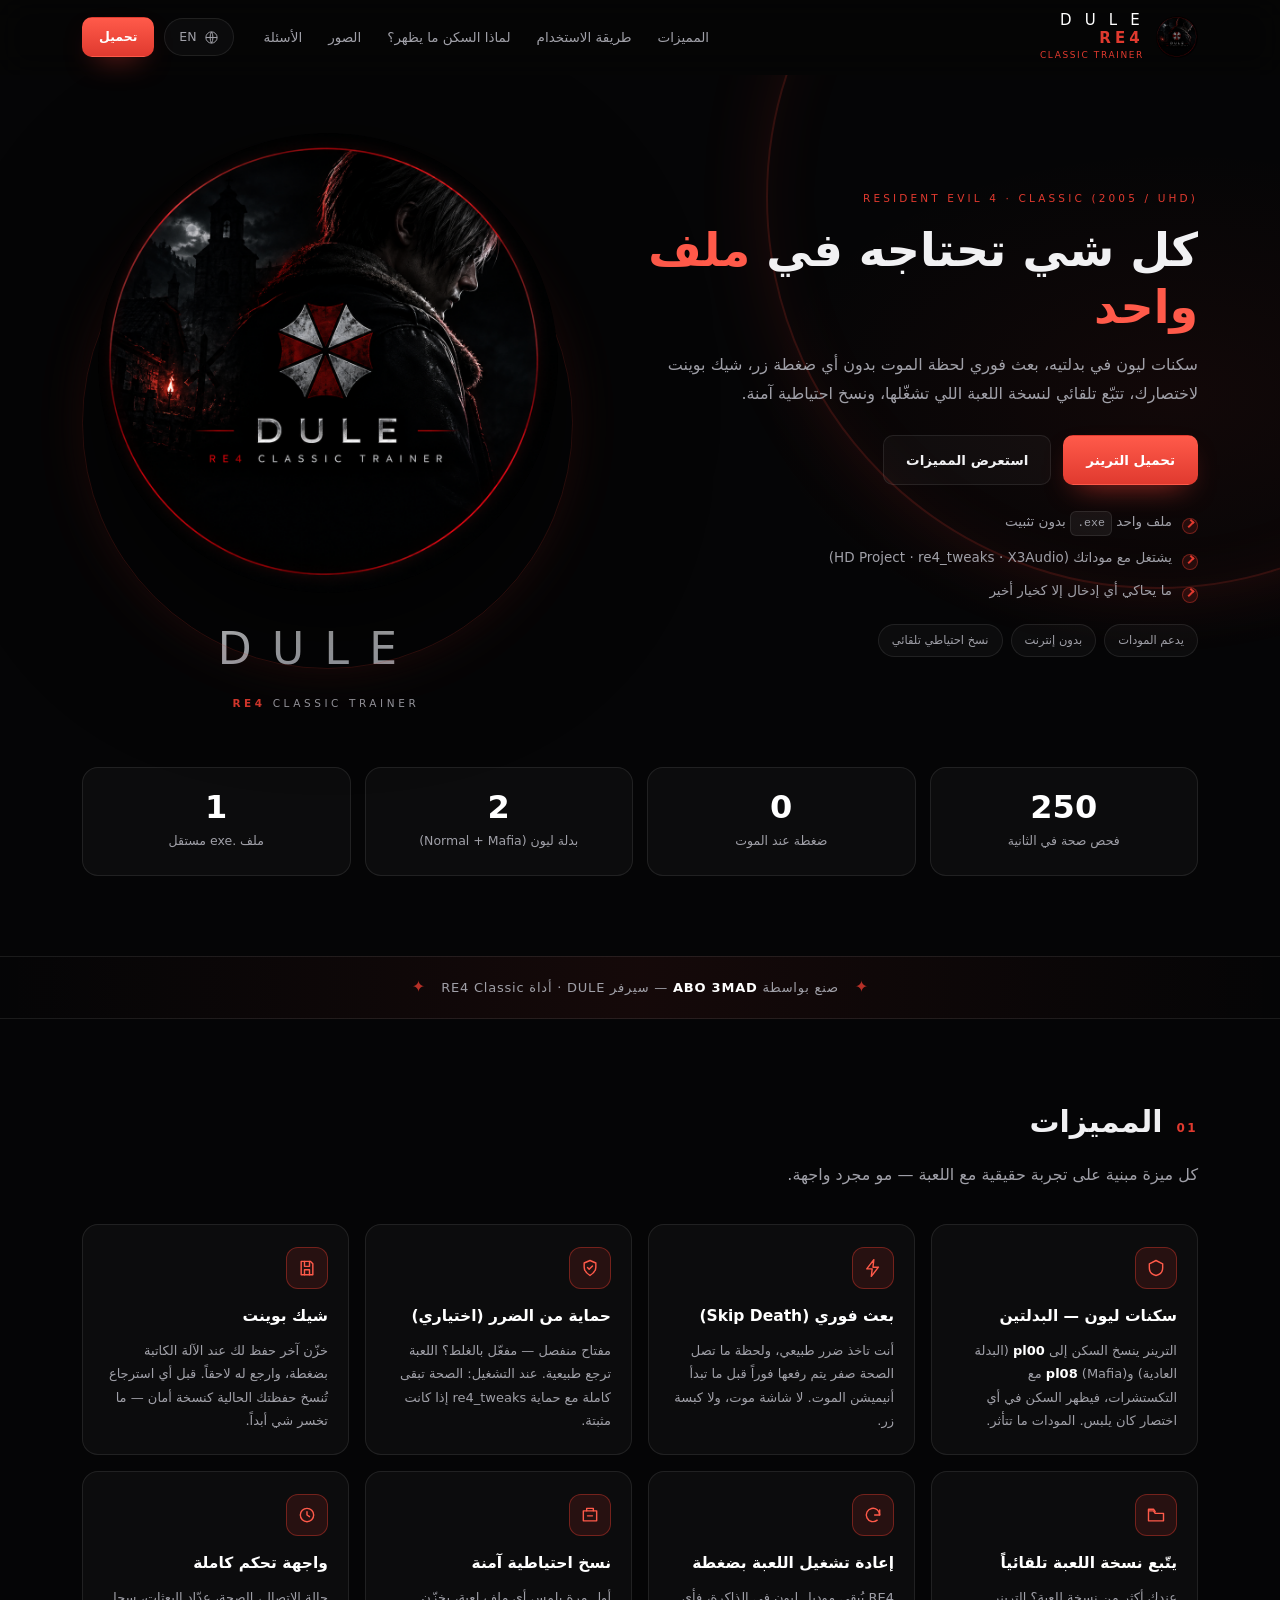
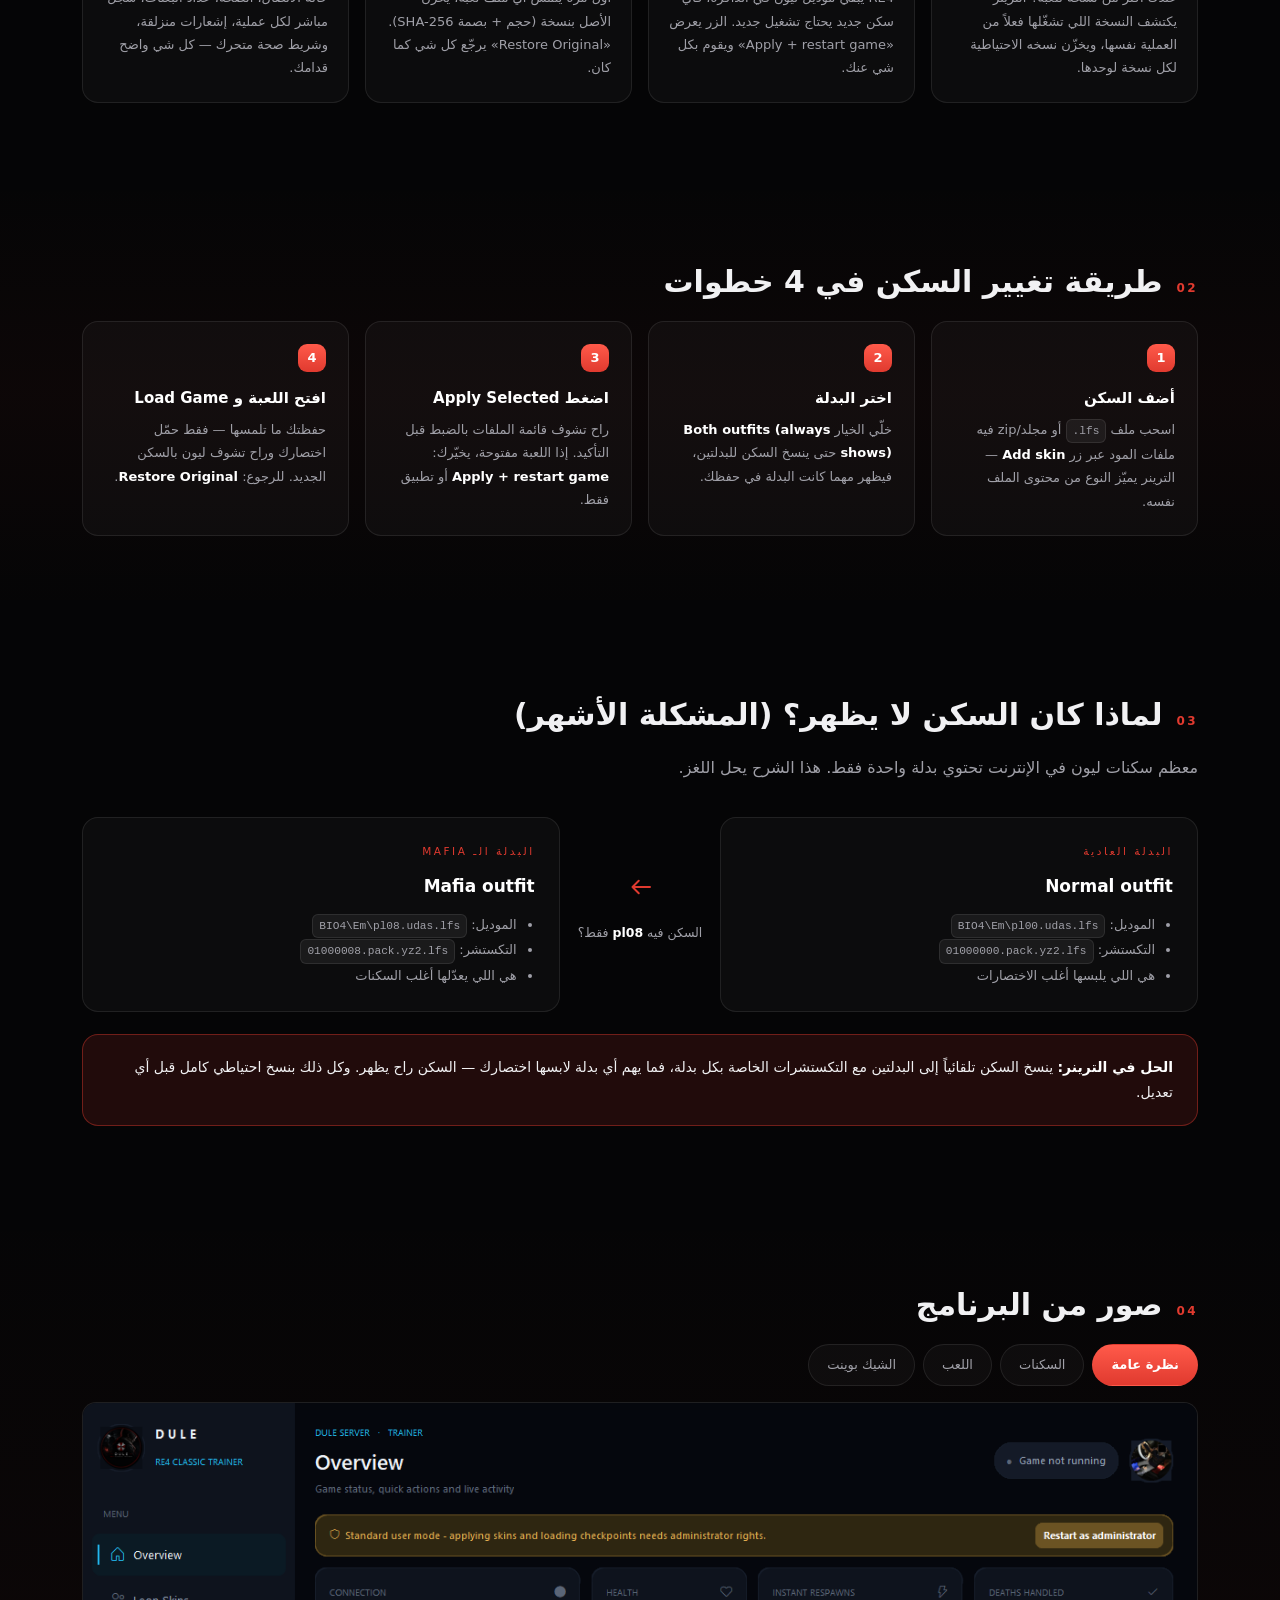
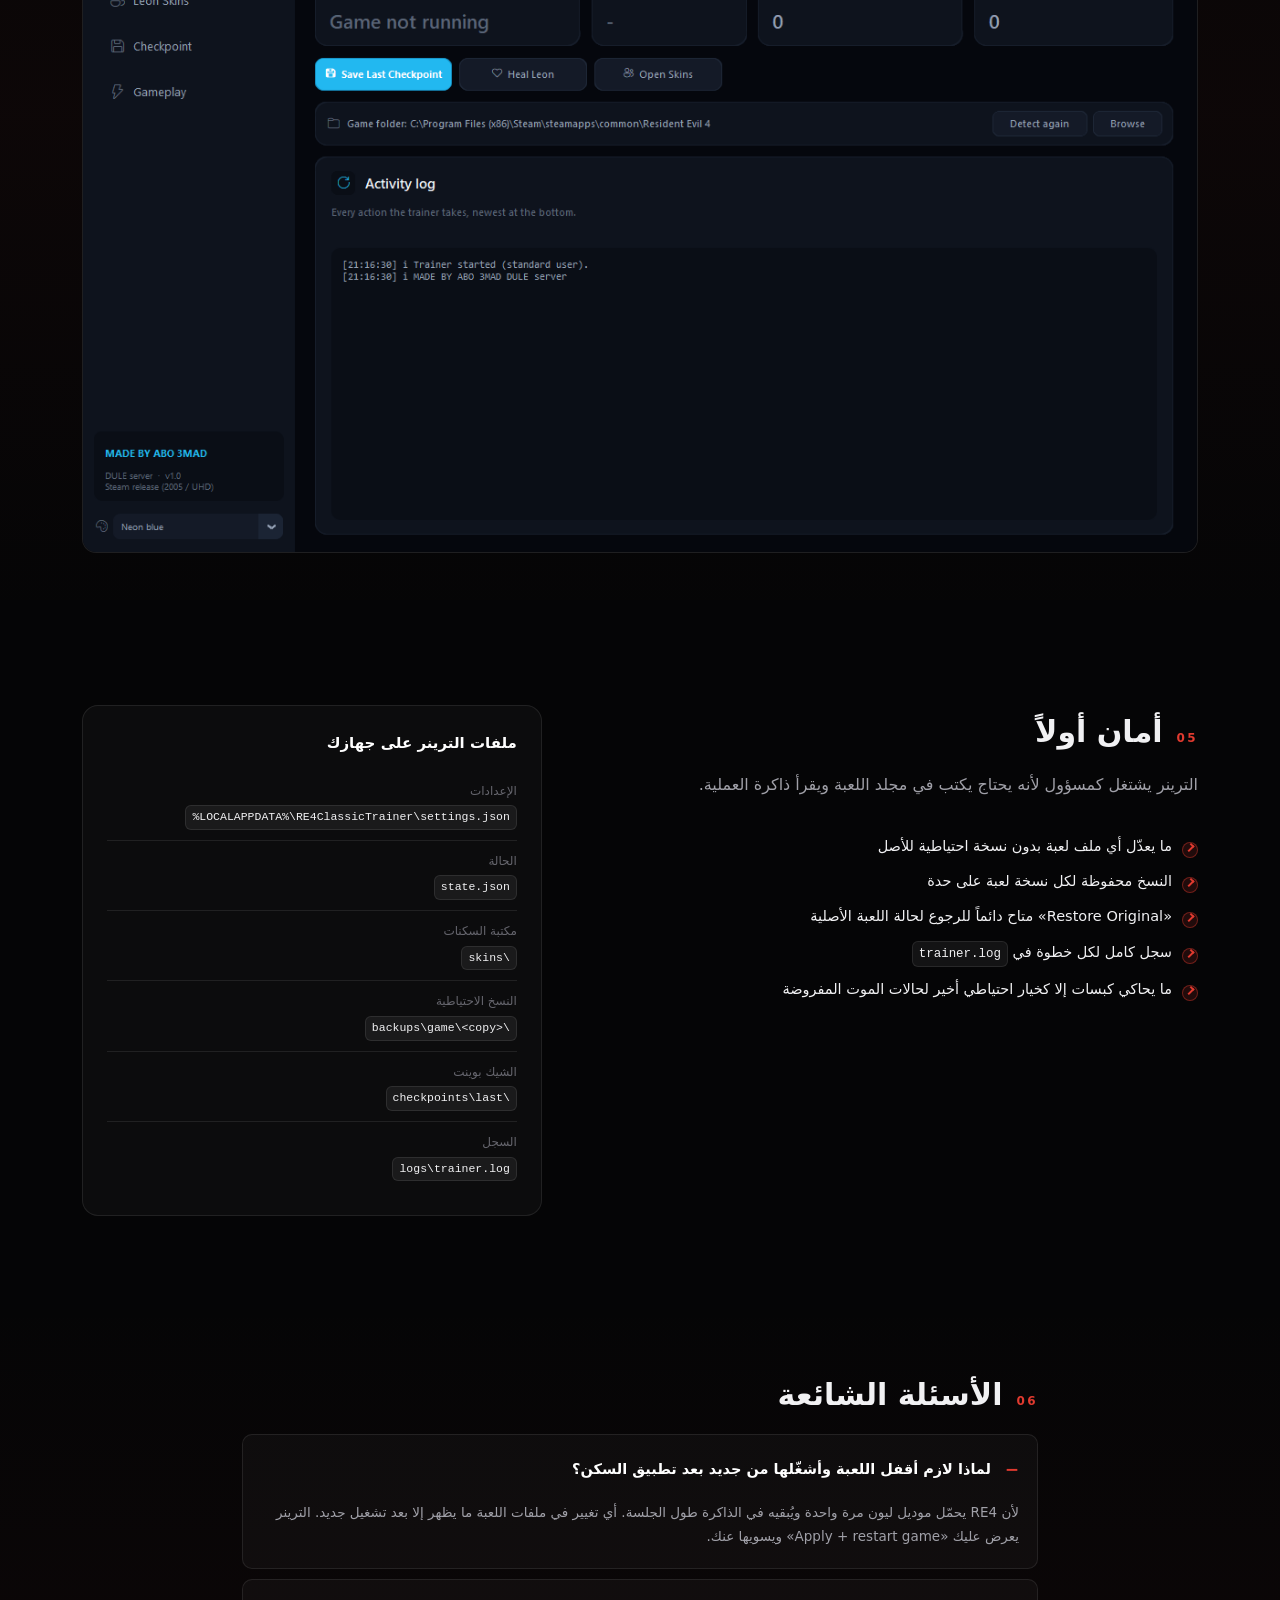
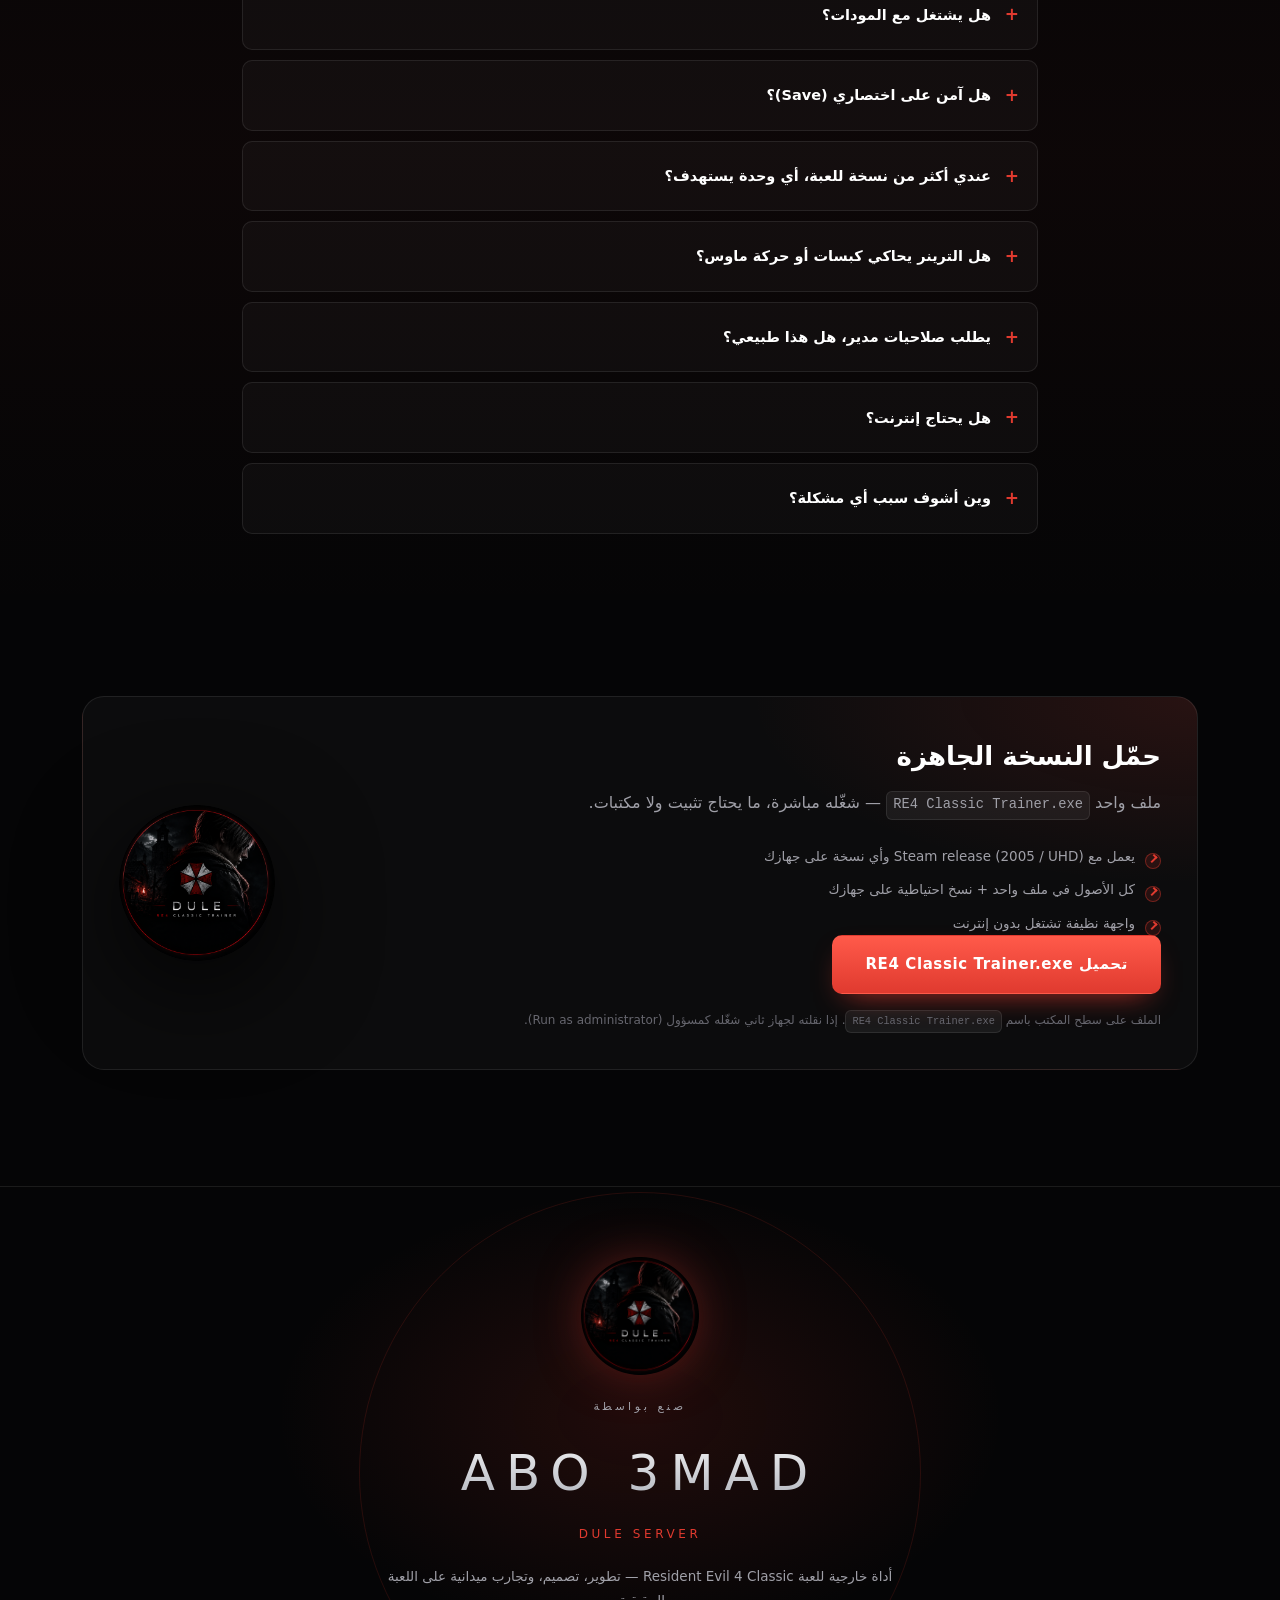
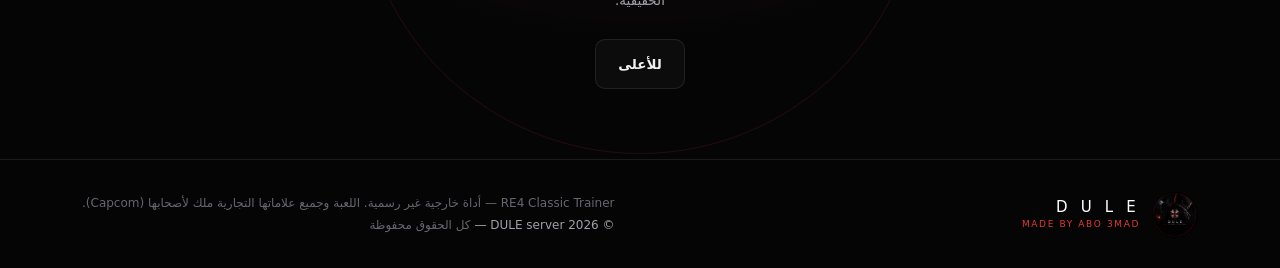
==== index.html @ 23f02055 "DULE RE4 Classic Trainer: trainer source, bilingual website, brand assets" ====
<!DOCTYPE html>
<html lang="ar" dir="rtl">
<head>
<meta charset="utf-8">
<meta name="viewport" content="width=device-width, initial-scale=1">
<title>DULE — RE4 Classic Trainer</title>
<meta name="description" content="مدرّب Resident Evil 4 Classic: سكنات ليون، بعث فوري، شيك بوينت، ونسخ احتياطية — ملف واحد .exe">
<meta property="og:title" content="DULE — RE4 Classic Trainer">
<meta property="og:description" content="Leon skins, instant respawn, checkpoints and safe backups for Resident Evil 4 Classic.">
<meta property="og:image" content="assets/img/dule-keyart.png">
<meta name="theme-color" content="#050506">
<link rel="icon" href="assets/img/icon.png">
<link rel="stylesheet" href="assets/style.css">
</head>
<body>

<div class="progress" id="progress"></div>

<header class="nav" id="nav">
  <div class="wrap nav-in">
    <a class="brand" href="#top">
      <img src="assets/img/dule-badge-512.png" alt="DULE">
      <span>
        <b>D U L E</b>
        <i data-i18n="hero.wordsub"><b>RE4</b> CLASSIC TRAINER</i>
      </span>
    </a>

    <nav class="links" id="links">
      <a href="#features" data-i18n="nav.features">المميزات</a>
      <a href="#how" data-i18n="nav.how">طريقة الاستخدام</a>
      <a href="#why" data-i18n="nav.why">لماذا السكن ما يظهر؟</a>
      <a href="#gallery" data-i18n="nav.gallery">الصور</a>
      <a href="#faq" data-i18n="nav.faq">الأسئلة</a>
    </nav>

    <div class="nav-side">
      <button class="lang" id="langBtn" type="button" title="">
        <svg viewBox="0 0 24 24"><circle cx="12" cy="12" r="9"/><path d="M3 12h18M12 3c3 3.5 3 14 0 18M12 3c-3 3.5-3 14 0 18"/></svg>
        <span data-i18n="nav.lang">EN</span>
      </button>
      <a class="btn btn-primary btn-sm" href="#download" data-i18n="nav.download">تحميل</a>
      <button class="burger" id="burger" type="button" aria-label="menu"><span></span><span></span><span></span></button>
    </div>
  </div>
</header>

<main id="top">

  <!-- ============================ HERO ============================ -->
  <section class="hero">
    <div class="wrap hero-grid">
      <div class="hero-copy reveal">
        <p class="kicker" data-i18n="hero.kicker">Resident Evil 4 · Classic (2005 / UHD)</p>
        <h1 data-i18n="hero.title">كل شي تحتاجه في <span class="accent">ملف واحد</span></h1>
        <p class="lead" data-i18n="hero.lead">سكنات ليون في بدلتيه، بعث فوري لحظة الموت بدون أي ضغطة زر، شيك بوينت لاختصارك، تتبّع تلقائي لنسخة اللعبة اللي تشغّلها، ونسخ احتياطية آمنة.</p>

        <div class="cta">
          <a class="btn btn-primary" href="#download" data-i18n="hero.cta1">تحميل الترينر</a>
          <a class="btn btn-ghost" href="#features" data-i18n="hero.cta2">استعرض المميزات</a>
        </div>

        <ul class="ticks">
          <li data-i18n="hero.tick1">ملف واحد <code>.exe</code> بدون تثبيت</li>
          <li data-i18n="hero.tick2">يشتغل مع موداتك (HD Project · re4_tweaks · X3Audio)</li>
          <li data-i18n="hero.tick3">ما يحاكي أي إدخال إلا كخيار أخير</li>
        </ul>

        <div class="badges">
          <span class="chip" data-i18n="hero.badge1">يدعم المودات</span>
          <span class="chip" data-i18n="hero.badge2">بدون إنترنت</span>
          <span class="chip" data-i18n="hero.badge3">نسخ احتياطي تلقائي</span>
        </div>
      </div>

      <div class="hero-art reveal">
        <span class="ring"></span>
        <img src="assets/img/dule-badge.png" alt="DULE — RE4 Classic Trainer">
        <div class="wordmark" data-i18n="hero.wordmark">DULE</div>
        <div class="wordmark-sub" data-i18n="hero.wordsub"><b>RE4</b> CLASSIC TRAINER</div>
      </div>
    </div>

    <div class="wrap stats reveal">
      <div><b class="count" data-count="250">0</b><span data-i18n="stats.s1">فحص صحة في الثانية</span></div>
      <div><b class="count" data-count="0">0</b><span data-i18n="stats.s2">ضغطة عند الموت</span></div>
      <div><b class="count" data-count="2">0</b><span data-i18n="stats.s3">بدلة ليون (Normal + Mafia)</span></div>
      <div><b class="count" data-count="1">0</b><span data-i18n="stats.s4">ملف .exe مستقل</span></div>
    </div>
  </section>

  <!-- ============================ BAND ============================ -->
  <div class="band reveal">
    <div class="band-in">
      <span class="star">✦</span>
      <p data-i18n="band.text">صنع بواسطة <b>ABO 3MAD</b> — سيرفر DULE · أداة RE4 Classic</p>
      <span class="star">✦</span>
    </div>
  </div>

  <!-- ========================== FEATURES ========================== -->
  <section class="sec" id="features">
    <div class="wrap">
      <div class="sec-head reveal">
        <span class="sec-no">01</span>
        <h2 class="sec-title" data-i18n="features.title">المميزات</h2>
      </div>
      <p class="sec-sub reveal" data-i18n="features.sub">كل ميزة مبنية على تجربة حقيقية مع اللعبة — مو مجرد واجهة.</p>

      <div class="cards">
        <article class="card reveal">
          <div class="ico"><svg viewBox="0 0 24 24"><path d="M12 3l8 4v5c0 5-3.5 8-8 9-4.5-1-8-4-8-9V7l8-4z"/></svg></div>
          <h3 data-i18n="f1.t">سكنات ليون — البدلتين</h3>
          <p data-i18n="f1.d"></p>
        </article>
        <article class="card reveal">
          <div class="ico"><svg viewBox="0 0 24 24"><path d="M13 2L4.5 13H11l-1 9 8.5-11H12l1-9z"/></svg></div>
          <h3 data-i18n="f2.t">بعث فوري (Skip Death)</h3>
          <p data-i18n="f2.d"></p>
        </article>
        <article class="card reveal">
          <div class="ico"><svg viewBox="0 0 24 24"><path d="M12 21s-7-4.5-7-10V6l7-3 7 3v5c0 5.5-7 10-7 10z"/><path d="M9 11.5l2 2 4-4"/></svg></div>
          <h3 data-i18n="f3.t">حماية من الضرر (اختياري)</h3>
          <p data-i18n="f3.d"></p>
        </article>
        <article class="card reveal">
          <div class="ico"><svg viewBox="0 0 24 24"><path d="M5 4h11l3 3v13H5z"/><path d="M9 4v6h6V4M9 20v-6h6v6"/></svg></div>
          <h3 data-i18n="f4.t">شيك بوينت</h3>
          <p data-i18n="f4.d"></p>
        </article>
        <article class="card reveal">
          <div class="ico"><svg viewBox="0 0 24 24"><path d="M3 7h6l2 3h10v9H3z"/><path d="M3 7V5h6l2 3"/></svg></div>
          <h3 data-i18n="f5.t">يتّبع نسخة اللعبة تلقائياً</h3>
          <p data-i18n="f5.d"></p>
        </article>
        <article class="card reveal">
          <div class="ico"><svg viewBox="0 0 24 24"><path d="M20 12a8 8 0 10-3 6.2"/><path d="M20 6v6h-6"/></svg></div>
          <h3 data-i18n="f6.t">إعادة تشغيل اللعبة بضغطة</h3>
          <p data-i18n="f6.d"></p>
        </article>
        <article class="card reveal">
          <div class="ico"><svg viewBox="0 0 24 24"><path d="M4 7h16v12H4z"/><path d="M8 7V4h8v3M9 13h6"/></svg></div>
          <h3 data-i18n="f7.t">نسخ احتياطية آمنة</h3>
          <p data-i18n="f7.d"></p>
        </article>
        <article class="card reveal">
          <div class="ico"><svg viewBox="0 0 24 24"><circle cx="12" cy="12" r="8"/><path d="M12 8v4l3 2"/></svg></div>
          <h3 data-i18n="f8.t">واجهة تحكم كاملة</h3>
          <p data-i18n="f8.d"></p>
        </article>
      </div>
    </div>
  </section>

  <!-- ============================ HOW ============================ -->
  <section class="sec alt" id="how">
    <div class="wrap">
      <div class="sec-head reveal">
        <span class="sec-no">02</span>
        <h2 class="sec-title" data-i18n="how.title">طريقة تغيير السكن في 4 خطوات</h2>
      </div>
      <div class="steps">
        <div class="step reveal"><i>1</i><h4 data-i18n="how.1t">أضف السكن</h4><p data-i18n="how.1d"></p></div>
        <div class="step reveal"><i>2</i><h4 data-i18n="how.2t">اختر البدلة</h4><p data-i18n="how.2d"></p></div>
        <div class="step reveal"><i>3</i><h4 data-i18n="how.3t">اضغط Apply Selected</h4><p data-i18n="how.3d"></p></div>
        <div class="step reveal"><i>4</i><h4 data-i18n="how.4t">افتح اللعبة و Load Game</h4><p data-i18n="how.4d"></p></div>
      </div>
    </div>
  </section>

  <!-- ============================ WHY ============================ -->
  <section class="sec" id="why">
    <div class="wrap">
      <div class="sec-head reveal">
        <span class="sec-no">03</span>
        <h2 class="sec-title" data-i18n="why.title">لماذا كان السكن لا يظهر؟</h2>
      </div>
      <p class="sec-sub reveal" data-i18n="why.sub">معظم سكنات ليون في الإنترنت تحتوي بدلة واحدة فقط.</p>

      <div class="why">
        <div class="why-card reveal">
          <div class="tag" data-i18n="why.normalTag">البدلة العادية</div>
          <h3 data-i18n="why.normalTitle">Normal outfit</h3>
          <ul>
            <li data-i18n="why.normal1"></li>
            <li data-i18n="why.normal2"></li>
            <li data-i18n="why.normal3"></li>
          </ul>
        </div>

        <div class="why-arrow reveal">
          <svg viewBox="0 0 24 24"><path d="M4 12h14M13 7l5 5-5 5"/></svg>
          <p data-i18n="why.arrow">السكن فيه <b>pl08</b> فقط؟</p>
        </div>

        <div class="why-card reveal">
          <div class="tag" data-i18n="why.mafiaTag">البدلة الـ Mafia</div>
          <h3 data-i18n="why.mafiaTitle">Mafia outfit</h3>
          <ul>
            <li data-i18n="why.mafia1"></li>
            <li data-i18n="why.mafia2"></li>
            <li data-i18n="why.mafia3"></li>
          </ul>
        </div>
      </div>

      <div class="callout reveal" data-i18n="why.callout"></div>
    </div>
  </section>

  <!-- ========================== GALLERY ========================== -->
  <section class="sec alt" id="gallery">
    <div class="wrap">
      <div class="sec-head reveal">
        <span class="sec-no">04</span>
        <h2 class="sec-title" data-i18n="gallery.title">صور من البرنامج</h2>
      </div>
      <div class="tabs reveal">
        <button class="tab on" data-tab="overview" data-i18n="gallery.t1">نظرة عامة</button>
        <button class="tab" data-tab="skins" data-i18n="gallery.t2">السكنات</button>
        <button class="tab" data-tab="gameplay" data-i18n="gallery.t3">اللعب</button>
        <button class="tab" data-tab="checkpoint" data-i18n="gallery.t4">الشيك بوينت</button>
      </div>
      <div class="shots reveal">
        <img class="shot on" id="shot-overview"   src="assets/img/app-overview.png"   alt="">
        <img class="shot"    id="shot-skins"      src="assets/img/app-skins.png"      alt="">
        <img class="shot"    id="shot-gameplay"   src="assets/img/app-gameplay.png"   alt="">
        <img class="shot"    id="shot-checkpoint" src="assets/img/app-checkpoint.png" alt="">
      </div>
    </div>
  </section>

  <!-- =========================== SAFETY =========================== -->
  <section class="sec" id="safety">
    <div class="wrap grid2">
      <div class="reveal">
        <div class="sec-head">
          <span class="sec-no">05</span>
          <h2 class="sec-title" data-i18n="safety.title">أمان أولاً</h2>
        </div>
        <p class="sec-sub" data-i18n="safety.sub"></p>
        <ul class="ticks big">
          <li data-i18n="safety.1"></li>
          <li data-i18n="safety.2"></li>
          <li data-i18n="safety.3"></li>
          <li data-i18n="safety.4"></li>
          <li data-i18n="safety.5"></li>
        </ul>
      </div>
      <div class="panel reveal">
        <h4 data-i18n="safety.panel"></h4>
        <div class="kv"><span data-i18n="safety.k1"></span><code>%LOCALAPPDATA%\RE4ClassicTrainer\settings.json</code></div>
        <div class="kv"><span data-i18n="safety.k2"></span><code>state.json</code></div>
        <div class="kv"><span data-i18n="safety.k3"></span><code>skins\</code></div>
        <div class="kv"><span data-i18n="safety.k4"></span><code>backups\game\&lt;copy&gt;\</code></div>
        <div class="kv"><span data-i18n="safety.k5"></span><code>checkpoints\last\</code></div>
        <div class="kv"><span data-i18n="safety.k6"></span><code>logs\trainer.log</code></div>
      </div>
    </div>
  </section>

  <!-- ============================= FAQ ============================= -->
  <section class="sec alt" id="faq">
    <div class="wrap narrow">
      <div class="sec-head reveal">
        <span class="sec-no">06</span>
        <h2 class="sec-title" data-i18n="faq.title">الأسئلة الشائعة</h2>
      </div>

      <details class="faq reveal" open>
        <summary data-i18n="faq.q1"></summary>
        <p data-i18n="faq.a1"></p>
      </details>
      <details class="faq reveal">
        <summary data-i18n="faq.q2"></summary>
        <p data-i18n="faq.a2"></p>
      </details>
      <details class="faq reveal">
        <summary data-i18n="faq.q3"></summary>
        <p data-i18n="faq.a3"></p>
      </details>
      <details class="faq reveal">
        <summary data-i18n="faq.q4"></summary>
        <p data-i18n="faq.a4"></p>
      </details>
      <details class="faq reveal">
        <summary data-i18n="faq.q5"></summary>
        <p data-i18n="faq.a5"></p>
      </details>
      <details class="faq reveal">
        <summary data-i18n="faq.q6"></summary>
        <p data-i18n="faq.a6"></p>
      </details>
      <details class="faq reveal">
        <summary data-i18n="faq.q7"></summary>
        <p data-i18n="faq.a7"></p>
      </details>
      <details class="faq reveal">
        <summary data-i18n="faq.q8"></summary>
        <p data-i18n="faq.a8"></p>
      </details>
    </div>
  </section>

  <!-- =========================== DOWNLOAD =========================== -->
  <section class="sec" id="download">
    <div class="wrap">
      <div class="dl reveal">
        <div class="dl-copy">
          <h2 data-i18n="dl.title">حمّل النسخة الجاهزة</h2>
          <p data-i18n="dl.text"></p>
          <ul class="ticks">
            <li data-i18n="dl.1"></li>
            <li data-i18n="dl.2"></li>
            <li data-i18n="dl.3"></li>
          </ul>
          <a class="btn btn-primary btn-lg" href="#" onclick="return false" data-i18n="dl.button">تحميل RE4 Classic Trainer.exe</a>
          <small data-i18n="dl.small"></small>
        </div>
        <div class="dl-icon">
          <img src="assets/img/dule-badge.png" alt="DULE">
        </div>
      </div>
    </div>
  </section>

  <!-- ============================ MADE BY ============================ -->
  <section class="made reveal" id="made">
    <div class="wrap made-in">
      <img class="made-art" src="assets/img/dule-badge.png" alt="">
      <p class="made-kicker" data-i18n="made.title">صنع بواسطة</p>
      <h2 class="made-name" data-i18n="made.name">ABO 3MAD</h2>
      <p class="made-server" data-i18n="made.server">DULE server</p>
      <p class="made-text" data-i18n="made.text"></p>
      <a class="btn btn-ghost" href="#top" data-i18n="made.toTop">للأعلى</a>
    </div>
  </section>
</main>

<footer class="foot">
  <div class="wrap foot-in">
    <div class="brand">
      <img src="assets/img/dule-badge-512.png" alt="">
      <span>
        <b>D U L E</b>
        <i>MADE BY ABO 3MAD</i>
      </span>
    </div>
    <p>
      <span data-i18n="footer.note"></span>
      <br><span class="rights">© <span id="year">2026</span> DULE server — </span><span data-i18n="footer.rights"></span>
    </p>
  </div>
</footer>

<script src="assets/i18n.js"></script>
<script src="assets/script.js"></script>
</body>
</html>
---- assets/style.css ----
/* =========================================================================
   DULE — RE4 Classic Trainer landing page
   One identity taken from the key art: black + Umbrella red + silver type,
   the red ring, wide lettering. Arabic (RTL) and English (LTR).
   ========================================================================= */

:root {
  --bg:      #050506;
  --bg-2:    #0a0a0c;
  --panel:   rgba(255, 255, 255, .032);
  --panel-2: rgba(255, 255, 255, .058);
  --border:  rgba(255, 255, 255, .085);
  --line:    rgba(255, 255, 255, .15);

  --text:  #f1f1f3;
  --dim:   #a0a0a8;
  --faint: #66666e;

  --red:      #e03a2f;
  --red-2:    #ff5a4a;
  --red-soft: rgba(224, 58, 47, .13);
  --red-line: rgba(224, 58, 47, .42);

  --r:    16px;
  --r-s:  10px;
  --wrap: 1160px;
  --font: "Segoe UI", "Cairo", "Noto Kufi Arabic", Tahoma, system-ui, sans-serif;
}

* { box-sizing: border-box; }
html { scroll-behavior: smooth; scroll-padding-top: 96px; }

body {
  margin: 0;
  color: var(--text);
  font-family: var(--font);
  line-height: 1.8;
  -webkit-font-smoothing: antialiased;
  background:
    radial-gradient(900px 520px at 50% -12%, var(--red-soft), transparent 62%),
    radial-gradient(700px 420px at 92% 6%, rgba(224, 58, 47, .06), transparent 60%),
    var(--bg);
}
body.lang-swap main,
body.lang-swap header,
body.lang-swap footer { animation: langfade .32s ease; }
@keyframes langfade { from { opacity: .35; } }

img { max-width: 100%; display: block; }
a { color: inherit; text-decoration: none; }
b, strong { color: #fff; font-weight: 600; }
code {
  font-family: "Consolas", monospace; font-size: .86em;
  background: rgba(255, 255, 255, .06); border: 1px solid var(--border);
  padding: 1px 6px; border-radius: 6px; direction: ltr; display: inline-block;
}

.wrap { max-width: var(--wrap); margin: 0 auto; padding: 0 22px; }
.narrow { max-width: 840px; }

/* ------------------------------ top bar --------------------------------- */
.progress {
  position: fixed; inset-inline: 0; top: 0; height: 2px; z-index: 60;
  background: linear-gradient(90deg, var(--red), var(--red-2));
  transform-origin: right center; transform: scaleX(0);
  transition: transform .1s linear;
}
[dir="ltr"] .progress { transform-origin: left center; }

.nav {
  position: sticky; top: 0; z-index: 50;
  backdrop-filter: blur(16px);
  background: color-mix(in srgb, var(--bg) 80%, transparent);
  border-bottom: 1px solid transparent;
  transition: border-color .25s, background .25s;
}
.nav.on { border-color: var(--border); background: color-mix(in srgb, var(--bg) 94%, transparent); }
.nav-in { display: flex; align-items: center; gap: 18px; height: 74px; }

.brand { display: flex; align-items: center; gap: 12px; white-space: nowrap; }
.brand img { width: 42px; height: 42px; border-radius: 50%; }
.brand b { display: block; font-size: 15px; font-weight: 400; letter-spacing: .28em; line-height: 1.2; }
.brand i { display: block; font-style: normal; font-size: 9px; color: var(--red); letter-spacing: .18em; }
.brand i b { color: var(--red); font-weight: 600; }

.links { display: flex; gap: 2px; margin-inline-start: auto; }
.links a {
  position: relative; padding: 9px 12px; border-radius: 8px; font-size: 13.5px;
  color: var(--dim); transition: background .18s, color .18s;
}
.links a:hover { background: var(--panel-2); color: #fff; }
.links a.active { color: #fff; }
.links a.active::after {
  content: ""; position: absolute; inset-inline: 12px; bottom: 3px; height: 2px;
  border-radius: 2px; background: linear-gradient(90deg, var(--red), transparent);
}

.nav-side { display: flex; align-items: center; gap: 10px; }

.lang {
  display: inline-flex; align-items: center; gap: 7px; cursor: pointer;
  background: var(--panel); border: 1px solid var(--border); color: var(--dim);
  border-radius: 999px; padding: 7px 14px; font: inherit; font-size: 12.5px;
  transition: background .18s, color .18s, border-color .18s;
}
.lang:hover { background: var(--panel-2); color: #fff; border-color: var(--red-line); }
.lang svg { width: 15px; height: 15px; fill: none; stroke: currentColor; stroke-width: 1.6; }

.burger { display: none; }

/* ------------------------------- buttons -------------------------------- */
.btn {
  display: inline-flex; align-items: center; justify-content: center; gap: 9px;
  border: 1px solid transparent; border-radius: var(--r-s);
  font: inherit; font-size: 13.5px; font-weight: 600; padding: 12px 22px;
  cursor: pointer; transition: transform .16s, background .2s, border-color .2s, box-shadow .24s;
}
.btn:hover { transform: translateY(-1px); }
.btn:active { transform: translateY(0); }
.btn-sm { padding: 8px 16px; font-size: 12.5px; }
.btn-lg { padding: 15px 32px; font-size: 15px; letter-spacing: .04em; }
.btn-primary {
  background: linear-gradient(180deg, var(--red-2), var(--red)); color: #fff;
  box-shadow: 0 12px 30px -14px rgba(224, 58, 47, .85);
}
.btn-primary:hover { box-shadow: 0 16px 36px -14px rgba(224, 58, 47, .95); }
.btn-ghost { background: var(--panel); border-color: var(--border); color: var(--text); }
.btn-ghost:hover { background: var(--panel-2); border-color: var(--line); }

/* -------------------------------- hero ---------------------------------- */
.hero { position: relative; padding: 58px 0 26px; overflow: hidden; }
.hero::before {
  content: ""; position: absolute; width: 780px; height: 780px; border-radius: 50%;
  border: 2px solid var(--red-line);
  box-shadow: 0 0 90px -30px rgba(224, 58, 47, .55), inset 0 0 90px -50px rgba(224, 58, 47, .5);
  inset-inline-start: -270px; top: -270px; opacity: .5; pointer-events: none;
}
.hero-grid { display: grid; grid-template-columns: 1.08fr .92fr; gap: 48px; align-items: center; position: relative; }

.kicker { font-size: 10.5px; letter-spacing: .3em; color: var(--red); text-transform: uppercase; margin: 0 0 14px; }
.hero h1 { font-size: clamp(30px, 4vw, 46px); line-height: 1.25; margin: 0 0 14px; font-weight: 700; }
.hero h1 .accent { color: var(--red-2); }
.lead { font-size: 16px; color: var(--dim); max-width: 560px; margin: 0 0 26px; }
.cta { display: flex; gap: 12px; flex-wrap: wrap; }

.ticks { list-style: none; margin: 24px 0 0; padding: 0; display: grid; gap: 9px; }
.ticks li { position: relative; padding-inline-start: 26px; color: var(--dim); font-size: 13.5px; }
.ticks li::before {
  content: ""; position: absolute; inset-inline-start: 0; top: 9px;
  width: 14px; height: 14px; border-radius: 50%;
  background: var(--red-soft); border: 1px solid var(--red-line);
}
.ticks li::after {
  content: ""; position: absolute; inset-inline-start: 4px; top: 12px;
  width: 6px; height: 3px; border: 2px solid var(--red); border-top: 0; border-inline-end: 0;
  transform: rotate(-45deg);
}
.ticks.big li { color: var(--text); font-size: 14.5px; }

.badges { display: flex; gap: 8px; flex-wrap: wrap; margin-top: 22px; }
.chip {
  font-size: 11.5px; color: var(--dim); background: var(--panel);
  border: 1px solid var(--border); border-radius: 999px; padding: 5px 13px;
}

.hero-art { position: relative; display: grid; place-items: center; }
.hero-art .ring {
  position: absolute; width: 100%; aspect-ratio: 1; border-radius: 50%;
  border: 1px solid var(--red-line); opacity: .55;
  box-shadow: 0 0 60px -20px rgba(224, 58, 47, .6);
  animation: breathe 7s ease-in-out infinite;
}
@keyframes breathe { 50% { transform: scale(1.035); opacity: .8; } }
.hero-art img { width: 100%; max-width: 460px; border-radius: 50%; filter: drop-shadow(0 40px 70px rgba(0, 0, 0, .85)); }

.wordmark {
  text-align: center; margin-top: 16px;
  font-size: clamp(26px, 3.6vw, 44px); font-weight: 300; letter-spacing: .46em;
  margin-inline-end: -.46em;           /* kills the trailing letter gap so it stays centred */
  background: linear-gradient(180deg, #ffffff, #b7bac2 70%, #8b8f98);
  -webkit-background-clip: text; background-clip: text; color: transparent;
}
.wordmark-sub { text-align: center; font-size: 10.5px; letter-spacing: .34em; text-transform: uppercase; color: var(--dim); margin-top: 6px; margin-inline-end: -.34em; }
.wordmark-sub b { color: var(--red); font-weight: 600; }

/* ------------------------------- stats ---------------------------------- */
.stats { display: grid; grid-template-columns: repeat(4, 1fr); gap: 14px; margin-top: 54px; }
.stats > div { background: var(--panel); border: 1px solid var(--border); border-radius: var(--r); padding: 20px; text-align: center; }
.stats b { display: block; font-size: 32px; line-height: 1.2; color: #fff; font-weight: 600; font-variant-numeric: tabular-nums; }
.stats span { font-size: 12.5px; color: var(--dim); }

/* -------------------------------- band ---------------------------------- */
.band { margin: 54px 0 0; border-block: 1px solid var(--border); background: linear-gradient(90deg, transparent, rgba(224, 58, 47, .07), transparent); }
.band-in { max-width: var(--wrap); margin: 0 auto; padding: 16px 22px; display: flex; align-items: center; justify-content: center; gap: 16px; }
.band p { margin: 0; font-size: 13px; letter-spacing: .06em; color: var(--dim); text-align: center; }
.band .star { color: var(--red); opacity: .8; }

/* ----------------------------- sections --------------------------------- */
.sec { padding: 76px 0; }
.sec.alt { background: linear-gradient(180deg, transparent, rgba(224, 58, 47, .035), transparent); }
.sec-head { display: flex; align-items: baseline; gap: 14px; margin-bottom: 12px; }
.sec-no { font-size: 12px; color: var(--red); letter-spacing: .2em; font-weight: 600; }
.sec-title { font-size: clamp(22px, 2.5vw, 30px); margin: 0; }
.sec-sub { color: var(--dim); margin: 0 0 34px; max-width: 680px; }

.cards { display: grid; grid-template-columns: repeat(4, 1fr); gap: 16px; }
.card {
  background: var(--panel); border: 1px solid var(--border); border-radius: var(--r);
  padding: 22px 20px; transition: transform .2s, border-color .24s, background .24s;
}
.card:hover { transform: translateY(-3px); border-color: var(--red-line); background: var(--panel-2); }
.card h3 { margin: 14px 0 8px; font-size: 15.5px; color: #fff; }
.card p { margin: 0; color: var(--dim); font-size: 13px; }
.ico {
  width: 42px; height: 42px; border-radius: 12px; display: grid; place-items: center;
  background: var(--red-soft); border: 1px solid var(--red-line);
}
.ico svg { width: 20px; height: 20px; fill: none; stroke: var(--red-2); stroke-width: 1.7; stroke-linecap: round; stroke-linejoin: round; }

/* ------------------------------- steps ---------------------------------- */
.steps { display: grid; grid-template-columns: repeat(4, 1fr); gap: 16px; }
.step { background: var(--panel); border: 1px solid var(--border); border-radius: var(--r); padding: 22px; }
.step i {
  font-style: normal; font-weight: 700; font-size: 13px; color: #fff;
  background: linear-gradient(180deg, var(--red-2), var(--red));
  width: 28px; height: 28px; border-radius: 9px; display: grid; place-items: center;
}
.step h4 { margin: 13px 0 6px; font-size: 15px; color: #fff; }
.step p { margin: 0; color: var(--dim); font-size: 13px; }

/* -------------------------------- why ----------------------------------- */
.why { display: grid; grid-template-columns: 1fr auto 1fr; gap: 18px; align-items: center; }
.why-card { background: var(--panel); border: 1px solid var(--border); border-radius: var(--r); padding: 24px; }
.why-card .tag { font-size: 10.5px; color: var(--red); letter-spacing: .24em; text-transform: uppercase; }
.why-card h3 { margin: 10px 0 12px; font-size: 17px; color: #fff; }
.why-card ul { margin: 0; padding-inline-start: 18px; color: var(--dim); font-size: 13px; }
.why-arrow { text-align: center; color: var(--dim); font-size: 12.5px; }
.why-arrow svg { width: 30px; height: 30px; fill: none; stroke: var(--red); stroke-width: 1.6; stroke-linecap: round; stroke-linejoin: round; transform: scaleX(-1); }
[dir="ltr"] .why-arrow svg { transform: none; }

.callout { margin-top: 22px; padding: 20px 24px; border-radius: var(--r); background: var(--red-soft); border: 1px solid var(--red-line); font-size: 14px; }

/* ------------------------------- gallery -------------------------------- */
.tabs { display: flex; gap: 8px; flex-wrap: wrap; margin-bottom: 16px; }
.tab {
  background: var(--panel); border: 1px solid var(--border); color: var(--dim);
  border-radius: 999px; padding: 8px 18px; font: inherit; font-size: 13px; cursor: pointer;
  transition: background .18s, color .18s, border-color .18s;
}
.tab:hover { color: #fff; background: var(--panel-2); }
.tab.on { color: #fff; background: linear-gradient(180deg, var(--red-2), var(--red)); border-color: transparent; font-weight: 600; }
.shots { border: 1px solid var(--border); border-radius: 14px; overflow: hidden; background: var(--bg-2); }
.shot { display: none; }
.shot.on { display: block; animation: fade .35s ease; }
@keyframes fade { from { opacity: 0; transform: translateY(6px); } }

/* ------------------------------- safety --------------------------------- */
.grid2 { display: grid; grid-template-columns: 1.15fr .85fr; gap: 34px; align-items: start; }
.panel { background: var(--panel); border: 1px solid var(--border); border-radius: var(--r); padding: 24px; }
.panel h4 { margin: 0 0 14px; font-size: 15px; color: #fff; }
.kv { display: flex; flex-direction: column; gap: 3px; padding: 10px 0; border-top: 1px solid var(--border); }
.kv:first-of-type { border-top: 0; }
.kv span { font-size: 12px; color: var(--faint); }
.kv code { align-self: flex-start; direction: ltr; font-size: 11.5px; }

/* --------------------------------- faq ---------------------------------- */
.faq { background: var(--panel); border: 1px solid var(--border); border-radius: var(--r-s); padding: 4px 18px; margin-bottom: 10px; transition: border-color .2s; }
.faq:hover { border-color: var(--red-line); }
.faq summary { cursor: pointer; list-style: none; padding: 15px 0; font-weight: 600; font-size: 14.5px; display: flex; align-items: center; gap: 10px; color: #fff; }
.faq summary::-webkit-details-marker { display: none; }
.faq summary::before { content: "+"; color: var(--red); font-weight: 700; font-size: 17px; width: 18px; }
.faq[open] summary::before { content: "−"; }
.faq p { margin: 0 0 16px; color: var(--dim); font-size: 13.5px; animation: fade .3s ease; }

/* ------------------------------ download -------------------------------- */
.dl {
  display: grid; grid-template-columns: 1fr auto; gap: 34px; align-items: center;
  background: radial-gradient(620px 260px at 100% 0%, var(--red-soft), transparent 72%), var(--panel);
  border: 1px solid var(--border); border-radius: 22px; padding: 36px;
}
.dl h2 { margin: 0 0 10px; font-size: 26px; color: #fff; }
.dl p { margin: 0 0 18px; color: var(--dim); }
.dl small { display: block; margin-top: 16px; color: var(--faint); font-size: 12px; }
.dl-icon img { width: 156px; border-radius: 50%; filter: drop-shadow(0 26px 50px rgba(0, 0, 0, .8)); }

/* ------------------------------ made by --------------------------------- */
.made {
  margin: 40px 0 0; padding: 70px 0; text-align: center; position: relative; overflow: hidden;
  border-top: 1px solid var(--border);
  background: radial-gradient(520px 320px at 50% 40%, var(--red-soft), transparent 70%);
}
.made::after {
  content: ""; position: absolute; width: 560px; height: 560px; border-radius: 50%;
  border: 1px solid var(--red-line); opacity: .35; left: 50%; top: 50%;
  transform: translate(-50%, -50%); pointer-events: none;
}
.made-in { position: relative; z-index: 1; display: grid; justify-items: center; gap: 6px; }
.made-art { width: 118px; border-radius: 50%; box-shadow: 0 0 60px -18px rgba(224, 58, 47, .8); }
.made-kicker { margin: 16px 0 0; font-size: 11px; letter-spacing: .32em; color: var(--dim); text-transform: uppercase; }
.made-name {
  margin: 6px 0 0; font-size: clamp(30px, 5vw, 50px); font-weight: 300; letter-spacing: .22em;
  background: linear-gradient(180deg, #fff, #b7bac2 75%, #8b8f98);
  -webkit-background-clip: text; background-clip: text; color: transparent;
}
.made-server { margin: 0; color: var(--red); letter-spacing: .3em; font-size: 12px; text-transform: uppercase; }
.made-text { max-width: 520px; color: var(--dim); font-size: 13.5px; margin: 12px 0 20px; }

/* ------------------------------- footer --------------------------------- */
.foot { border-top: 1px solid var(--border); padding: 32px 0; }
.foot-in { display: flex; align-items: center; justify-content: space-between; gap: 20px; flex-wrap: wrap; }
.foot .brand img { width: 46px; height: 46px; }
.foot p { margin: 0; color: var(--faint); font-size: 12px; max-width: 640px; }
.foot .rights { color: var(--dim); }

/* ------------------------------ animation ------------------------------- */
body.js .reveal { opacity: 0; transform: translateY(18px); transition: opacity .55s ease, transform .55s ease; }
body.js .reveal.in { opacity: 1; transform: none; }

@media print, (prefers-reduced-motion: reduce) {
  body.js .reveal { opacity: 1 !important; transform: none !important; transition: none !important; }
  html { scroll-behavior: auto; }
  .hero-art .ring { animation: none; }
}

/* ------------------------------ responsive ------------------------------ */
@media (max-width: 1080px) {
  .cards, .steps { grid-template-columns: repeat(2, 1fr); }
  .stats { grid-template-columns: repeat(2, 1fr); }
  .hero-grid { grid-template-columns: 1fr; }
  .grid2 { grid-template-columns: 1fr; }
  .hero::before { opacity: .3; }
}
@media (max-width: 860px) {
  .burger {
    display: grid; gap: 4px; cursor: pointer; background: var(--panel);
    border: 1px solid var(--border); border-radius: 9px; padding: 9px 10px;
  }
  .burger span { display: block; width: 18px; height: 2px; background: var(--text); border-radius: 2px; transition: transform .2s, opacity .2s; }
  body.menu-open .burger span:nth-child(1) { transform: translateY(6px) rotate(45deg); }
  body.menu-open .burger span:nth-child(2) { opacity: 0; }
  body.menu-open .burger span:nth-child(3) { transform: translateY(-6px) rotate(-45deg); }

  .links {
    position: absolute; inset-inline: 12px; top: 76px; display: none;
    flex-direction: column; gap: 2px; padding: 10px;
    background: color-mix(in srgb, var(--bg) 97%, transparent);
    border: 1px solid var(--border); border-radius: 14px;
  }
  body.menu-open .links { display: flex; }
  .links a { padding: 12px 14px; }
  .links a.active::after { display: none; }
}
@media (max-width: 680px) {
  .cards, .steps { grid-template-columns: 1fr; }
  .why { grid-template-columns: 1fr; }
  .why-arrow svg { transform: rotate(90deg); }
  [dir="ltr"] .why-arrow svg { transform: rotate(90deg); }
  .dl { grid-template-columns: 1fr; text-align: center; }
  .dl-icon { display: none; }
  .wordmark { letter-spacing: .32em; text-indent: .32em; }
  [dir="ltr"] .wordmark { text-indent: -.32em; }
  .nav-side .btn { display: none; }
}
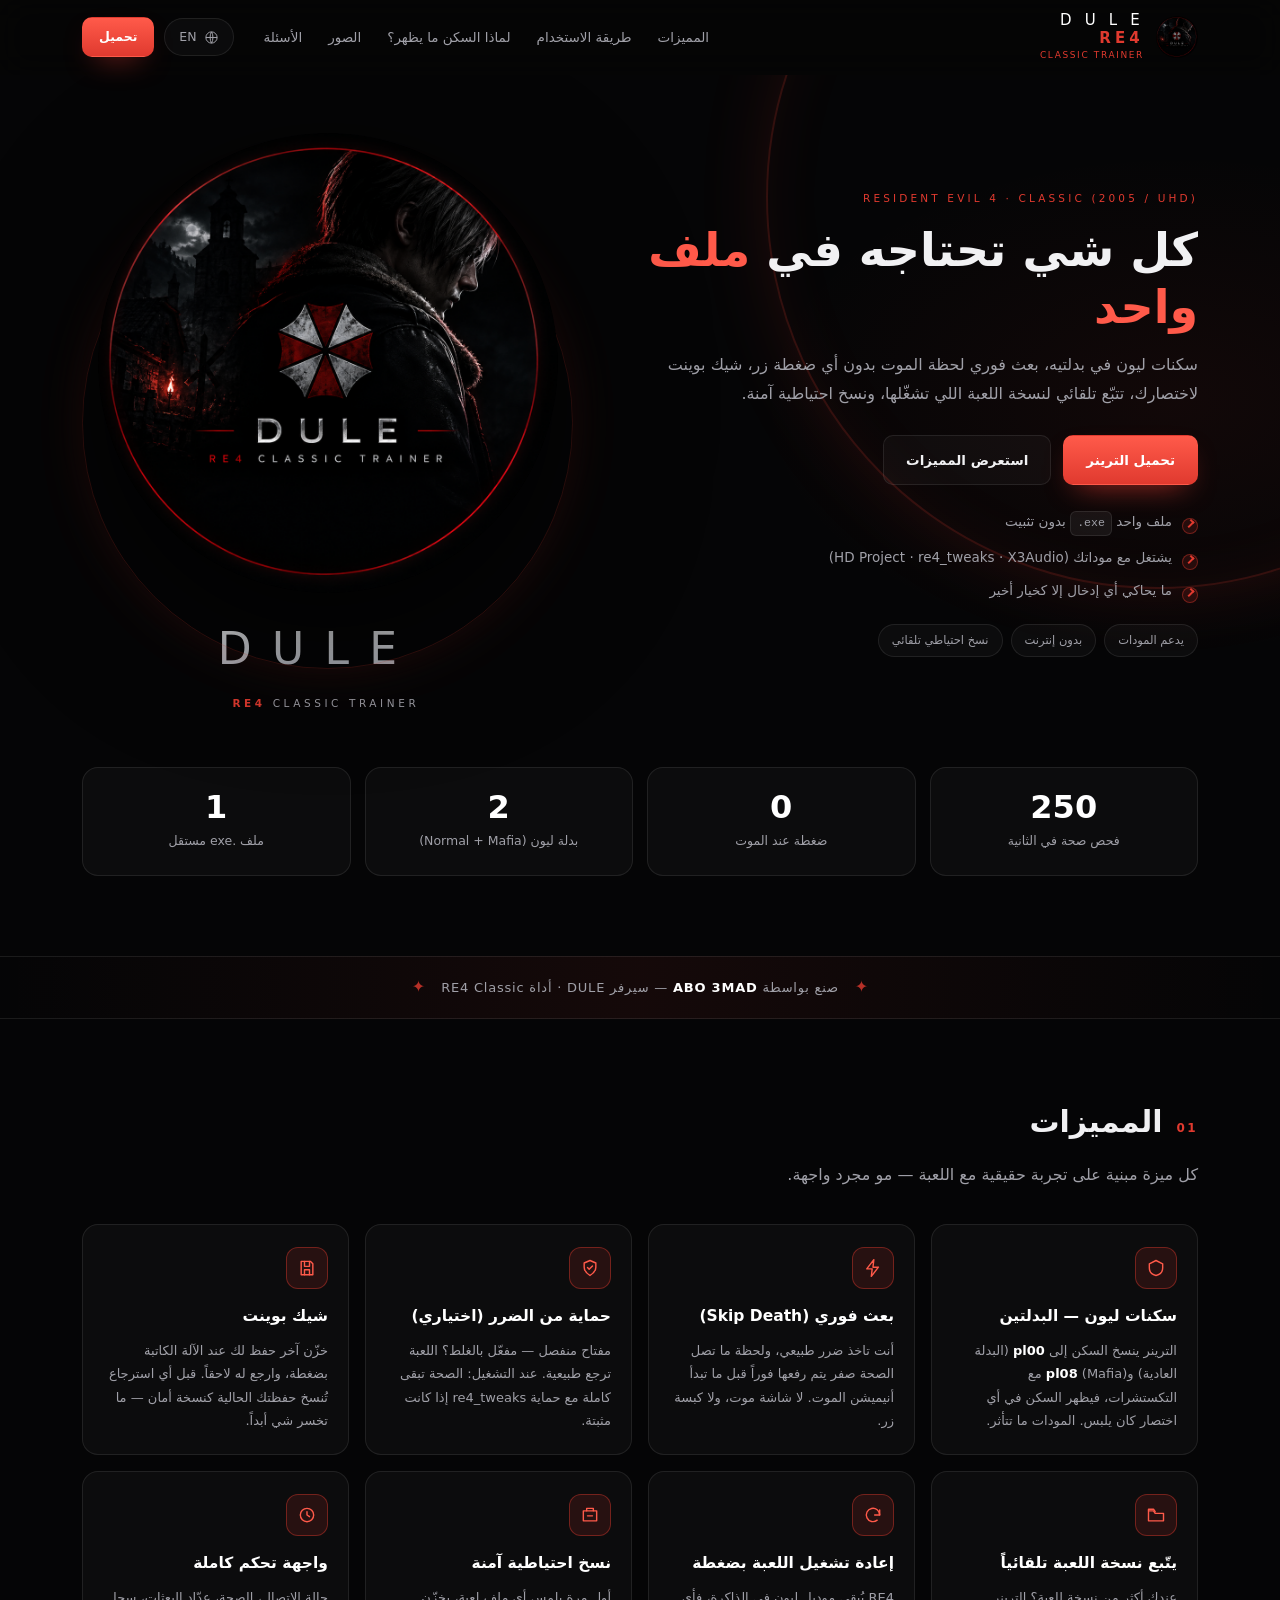
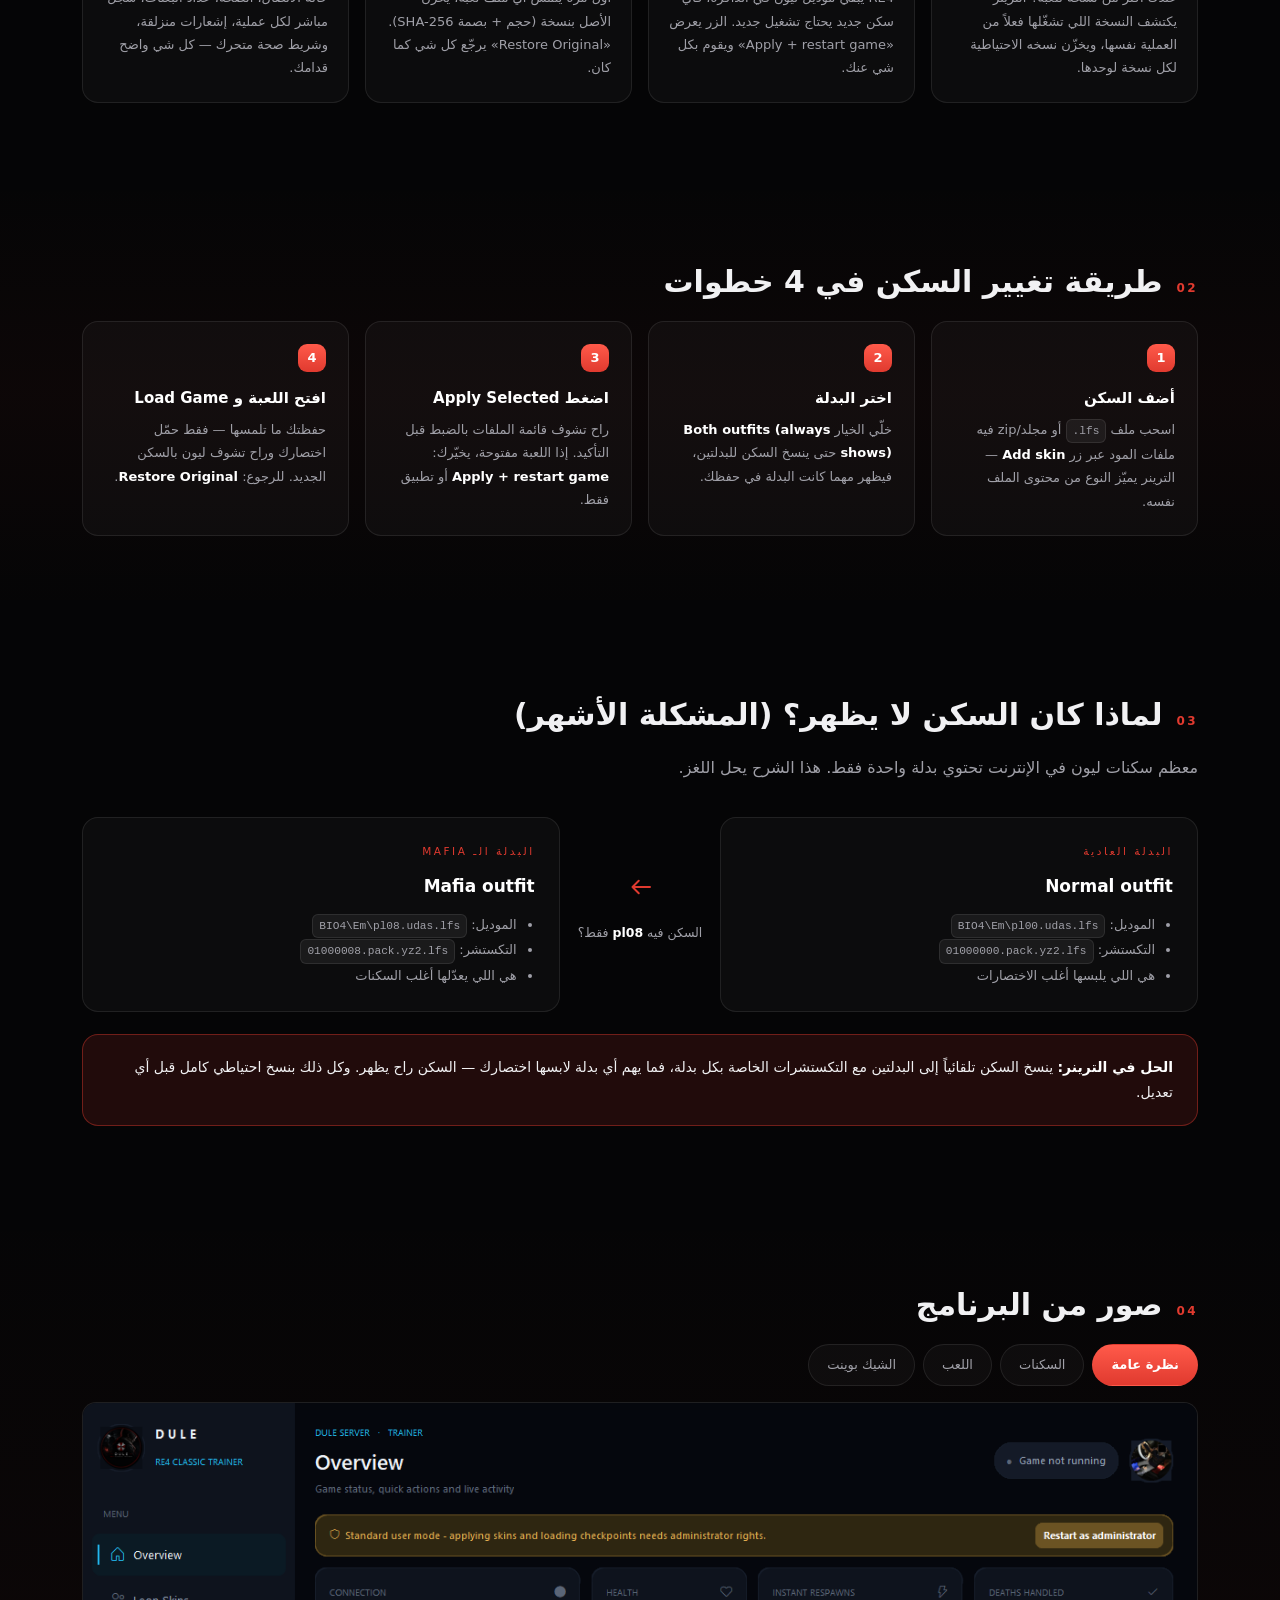
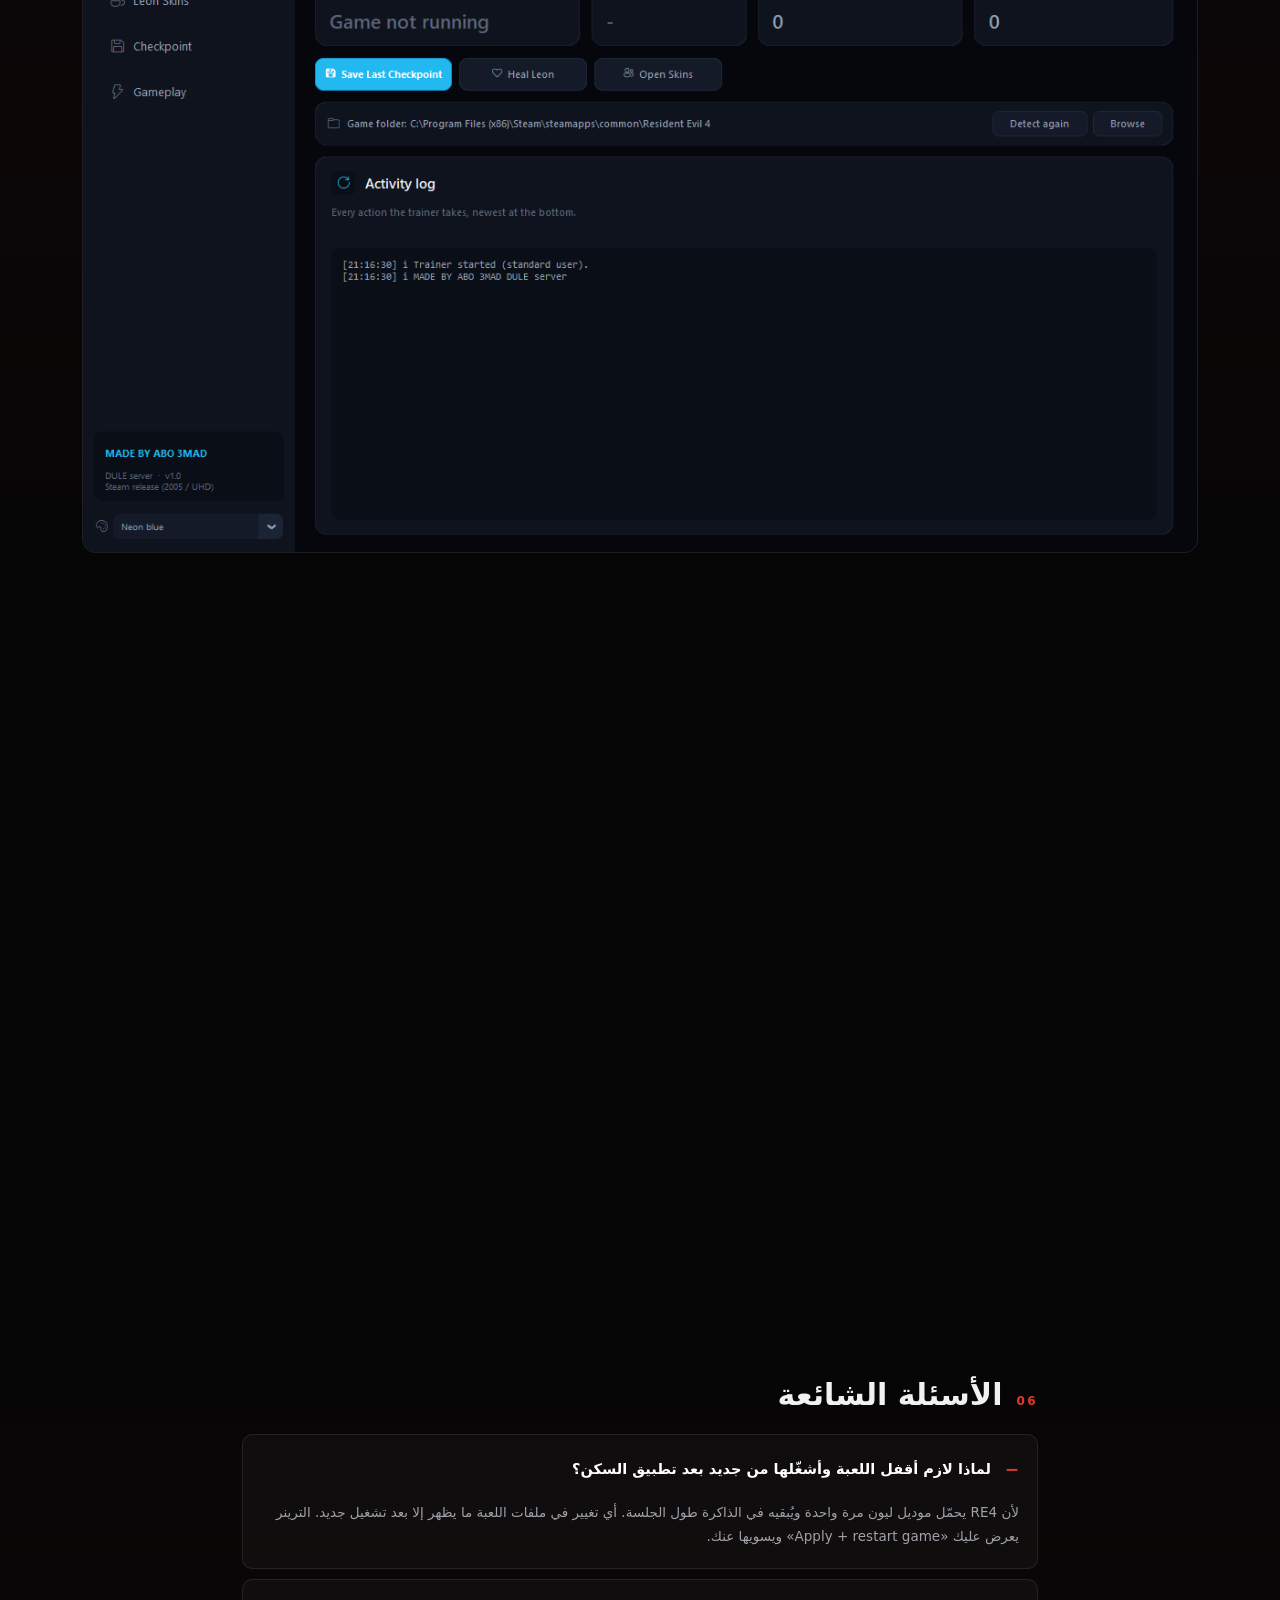
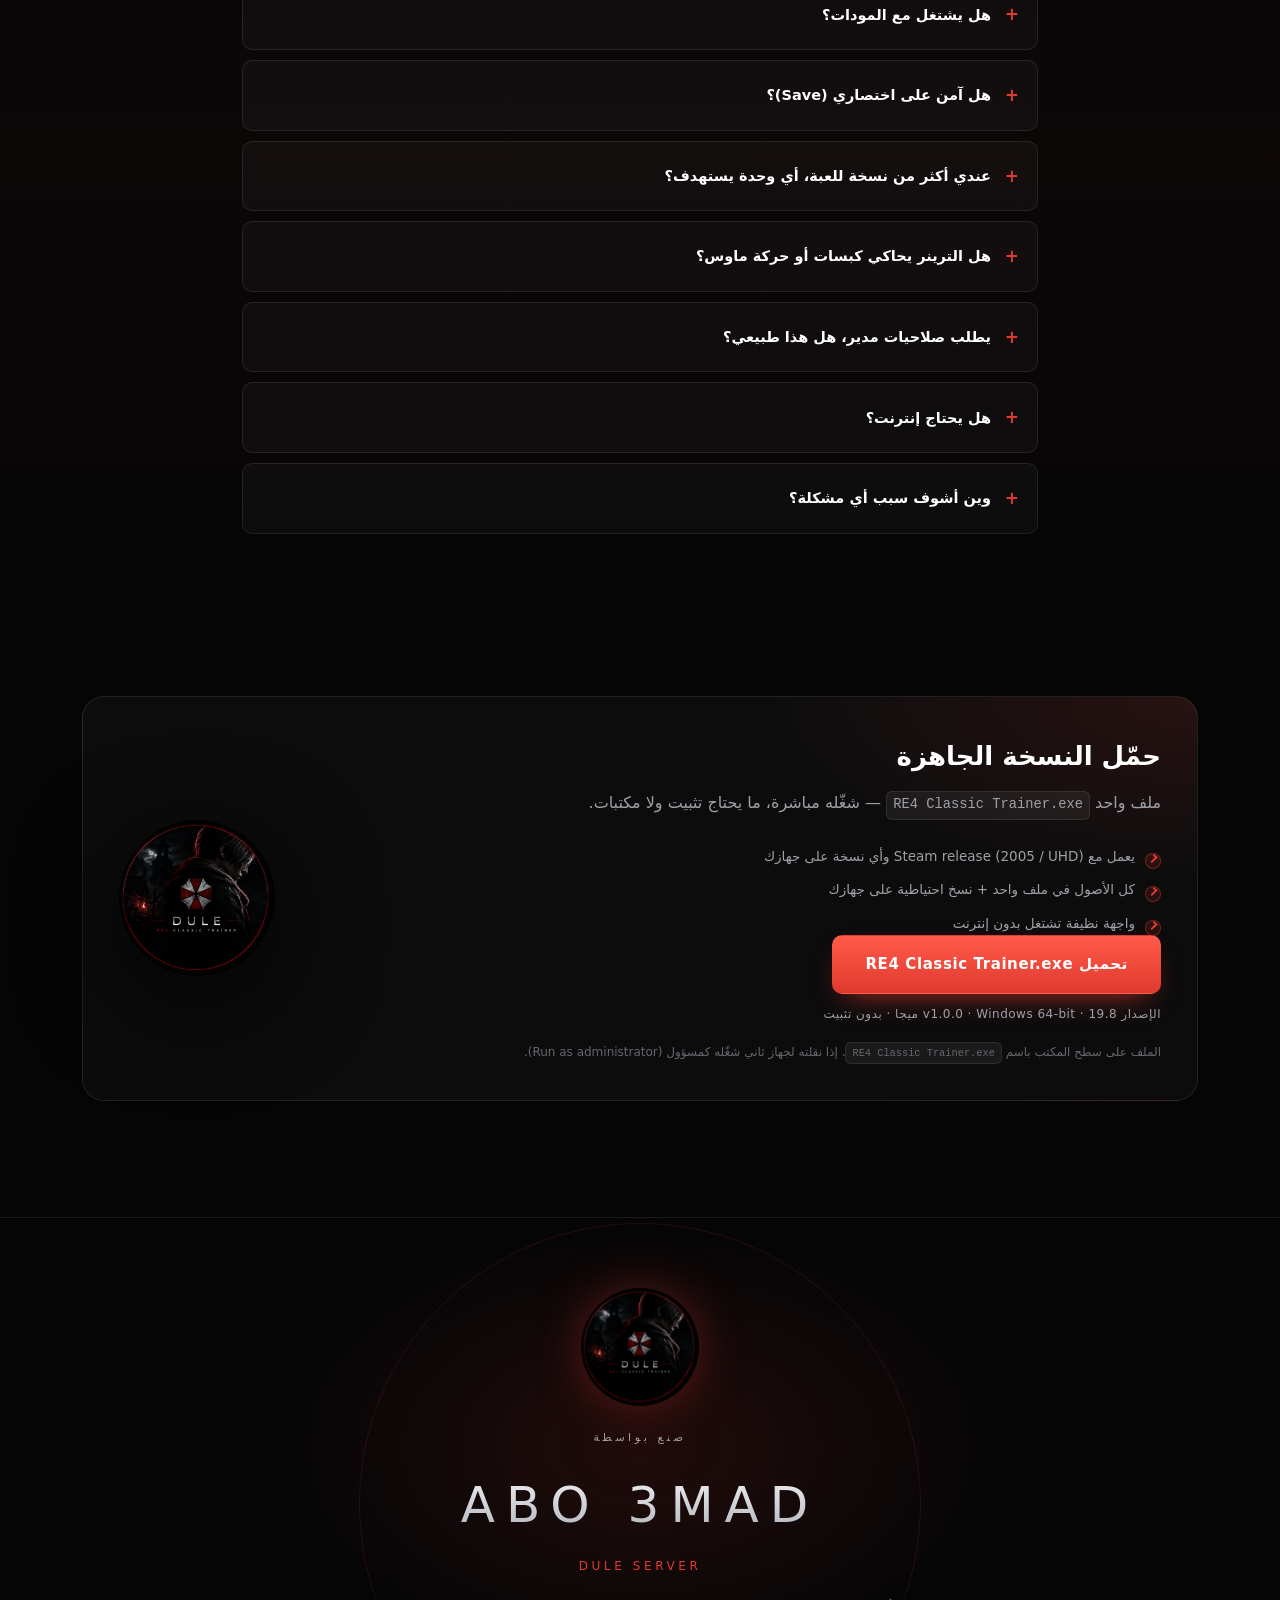
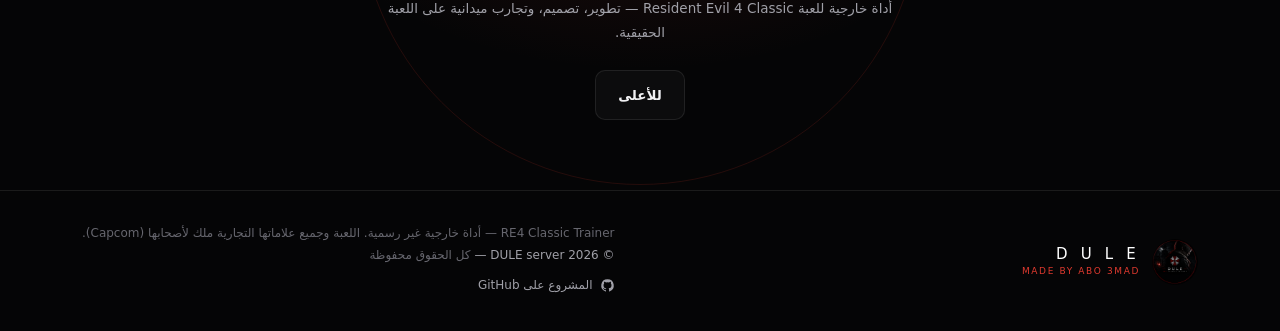
==== commit 37e558d6: "Website: real download link from GitHub Releases + GitHub link in footer" ====
--- a/index.html
+++ b/index.html
@@ -314,7 +314,8 @@
             <li data-i18n="dl.2"></li>
             <li data-i18n="dl.3"></li>
           </ul>
-          <a class="btn btn-primary btn-lg" href="#" onclick="return false" data-i18n="dl.button">تحميل RE4 Classic Trainer.exe</a>
+          <a class="btn btn-primary btn-lg" href="https://github.com/zxwxg/re4-classic-trainer/releases/download/v1.0.0/RE4ClassicTrainer.exe" target="_blank" rel="noopener" data-i18n="dl.button">تحميل RE4 Classic Trainer.exe</a>
+          <p class="dl-meta" data-i18n="dl.version"></p>
           <small data-i18n="dl.small"></small>
         </div>
         <div class="dl-icon">
@@ -349,6 +350,10 @@
     <p>
       <span data-i18n="footer.note"></span>
       <br><span class="rights">© <span id="year">2026</span> DULE server — </span><span data-i18n="footer.rights"></span>
+      <br><a class="repo" href="https://github.com/zxwxg/re4-classic-trainer" target="_blank" rel="noopener">
+        <svg viewBox="0 0 24 24" aria-hidden="true"><path d="M12 2a10 10 0 00-3.16 19.49c.5.09.68-.22.68-.48v-1.7c-2.78.6-3.37-1.34-3.37-1.34-.45-1.16-1.11-1.47-1.11-1.47-.9-.62.07-.6.07-.6 1 .07 1.53 1.03 1.53 1.03.89 1.52 2.34 1.08 2.91.83.09-.65.35-1.09.63-1.34-2.22-.25-4.55-1.11-4.55-4.94 0-1.09.39-1.98 1.03-2.68-.1-.25-.45-1.27.1-2.65 0 0 .84-.27 2.75 1.02a9.6 9.6 0 015 0c1.91-1.29 2.75-1.02 2.75-1.02.55 1.38.2 2.4.1 2.65.64.7 1.03 1.59 1.03 2.68 0 3.84-2.34 4.68-4.57 4.93.36.31.68.92.68 1.85v2.74c0 .27.18.58.69.48A10 10 0 0012 2z"/></svg>
+        <span data-i18n="footer.github"></span>
+      </a>
     </p>
   </div>
 </footer>
--- a/assets/style.css
+++ b/assets/style.css
@@ -281,6 +281,7 @@
 .dl h2 { margin: 0 0 10px; font-size: 26px; color: #fff; }
 .dl p { margin: 0 0 18px; color: var(--dim); }
 .dl small { display: block; margin-top: 16px; color: var(--faint); font-size: 12px; }
+.dl-meta { margin: 10px 0 0 !important; font-size: 12px; color: var(--dim); letter-spacing: .04em; }
 .dl-icon img { width: 156px; border-radius: 50%; filter: drop-shadow(0 26px 50px rgba(0, 0, 0, .8)); }
 
 /* ------------------------------ made by --------------------------------- */
@@ -311,6 +312,13 @@
 .foot .brand img { width: 46px; height: 46px; }
 .foot p { margin: 0; color: var(--faint); font-size: 12px; max-width: 640px; }
 .foot .rights { color: var(--dim); }
+.repo {
+  display: inline-flex; align-items: center; gap: 7px; margin-top: 8px;
+  color: var(--dim); font-size: 12px; border-bottom: 1px solid transparent;
+  transition: color .18s, border-color .18s;
+}
+.repo:hover { color: #fff; border-color: var(--red-line); }
+.repo svg { width: 15px; height: 15px; fill: currentColor; }
 
 /* ------------------------------ animation ------------------------------- */
 body.js .reveal { opacity: 0; transform: translateY(18px); transition: opacity .55s ease, transform .55s ease; }
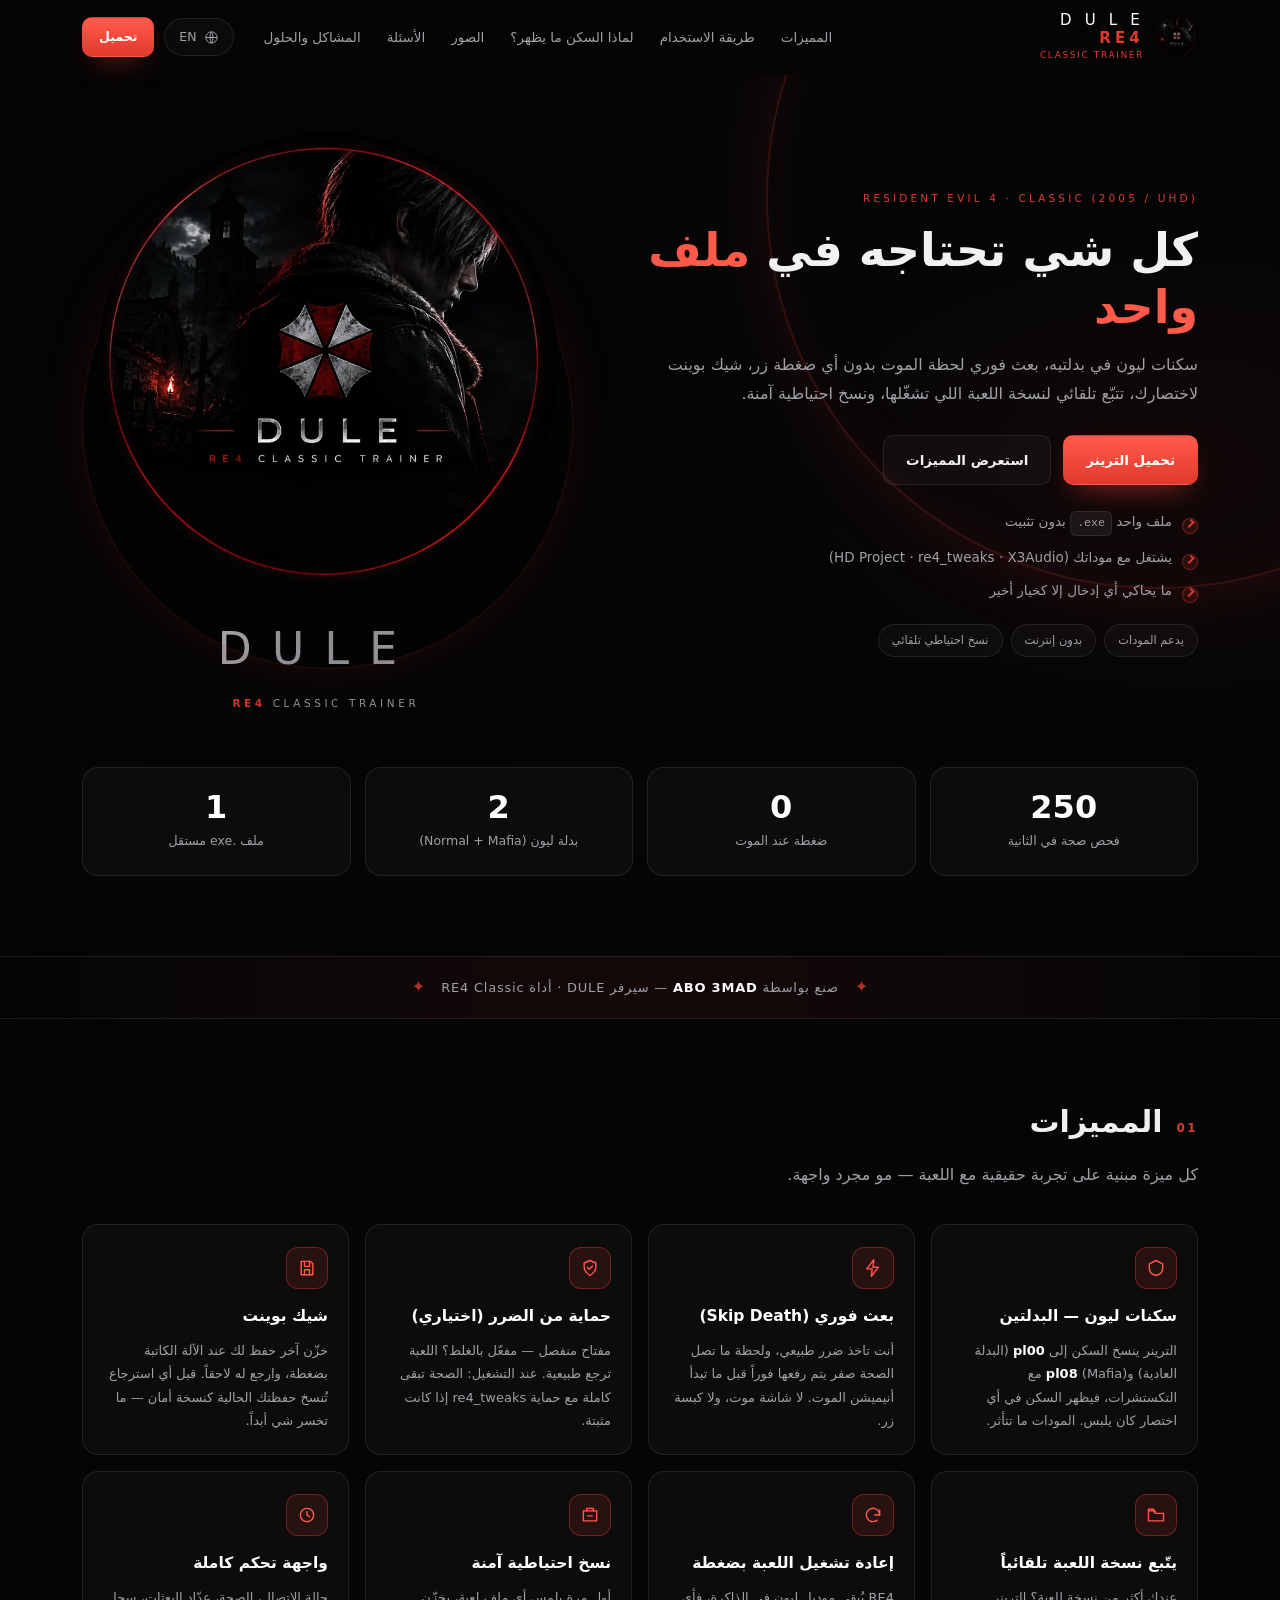
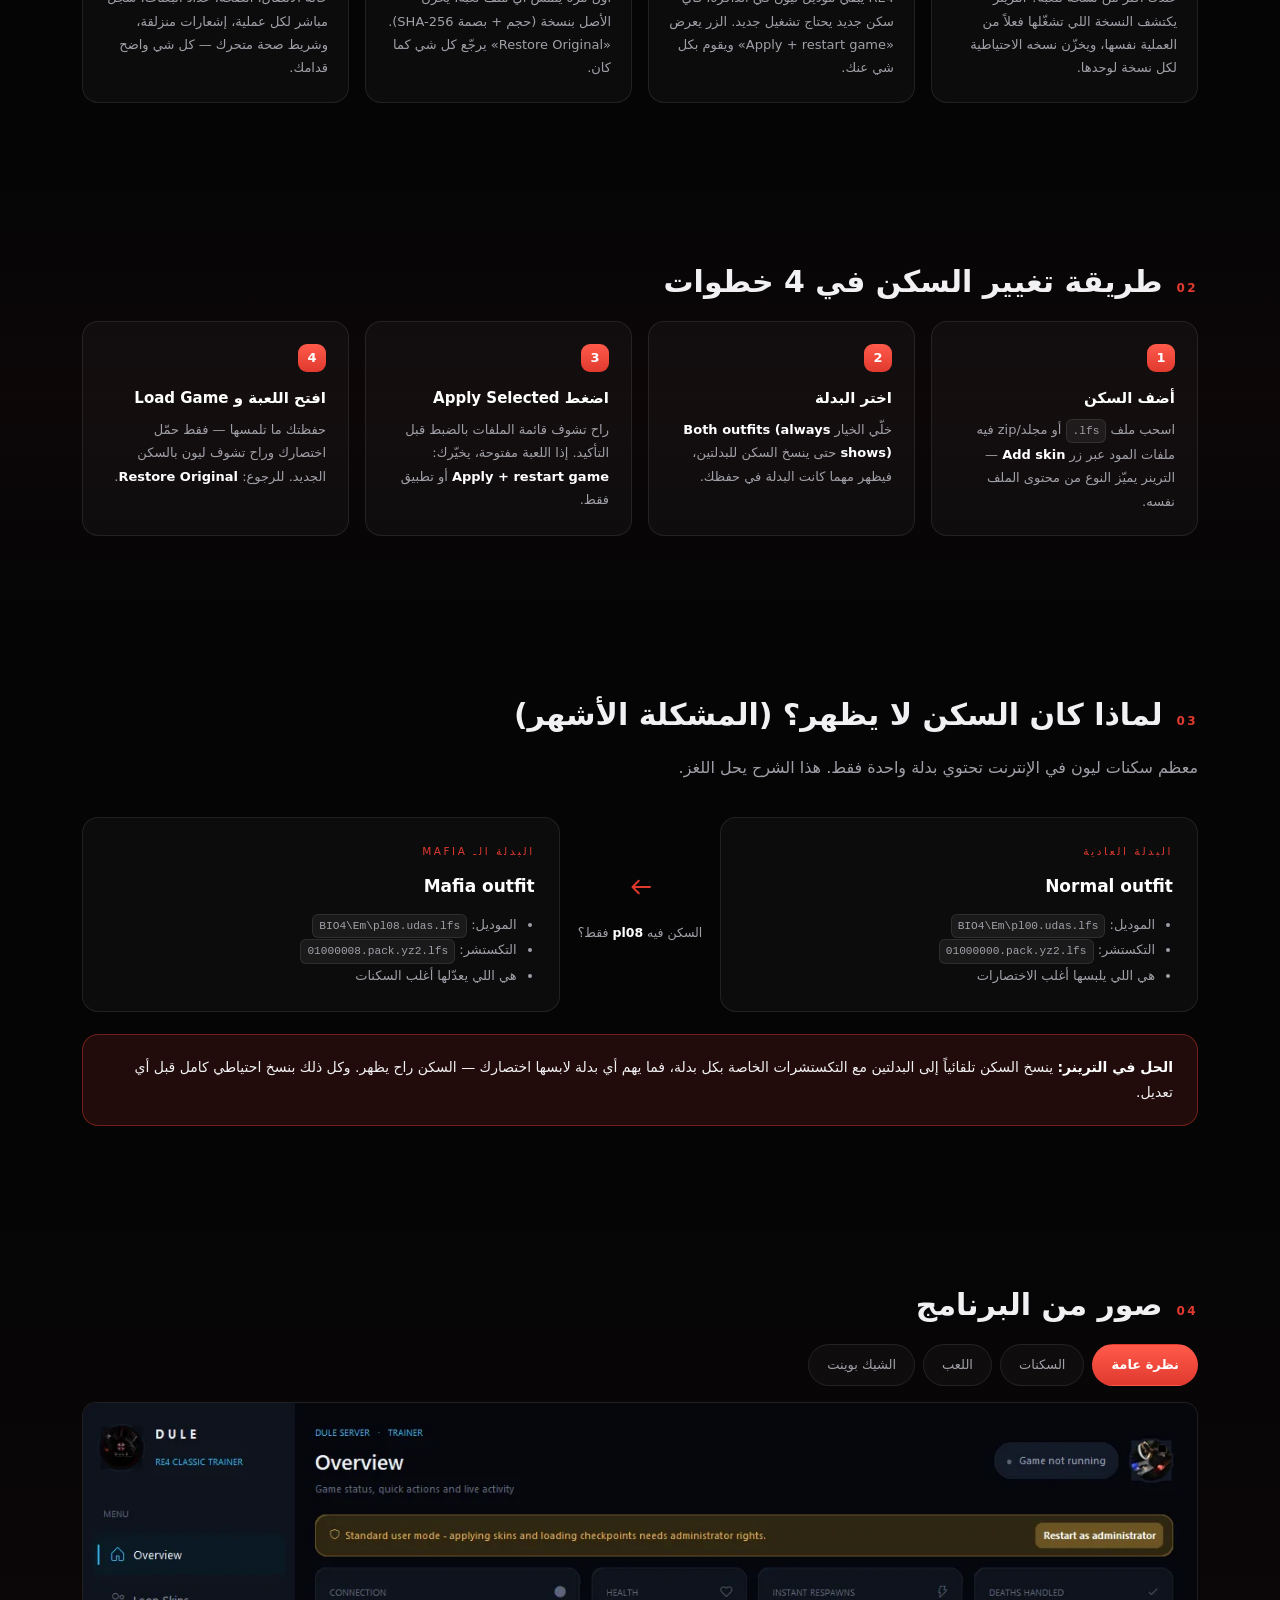
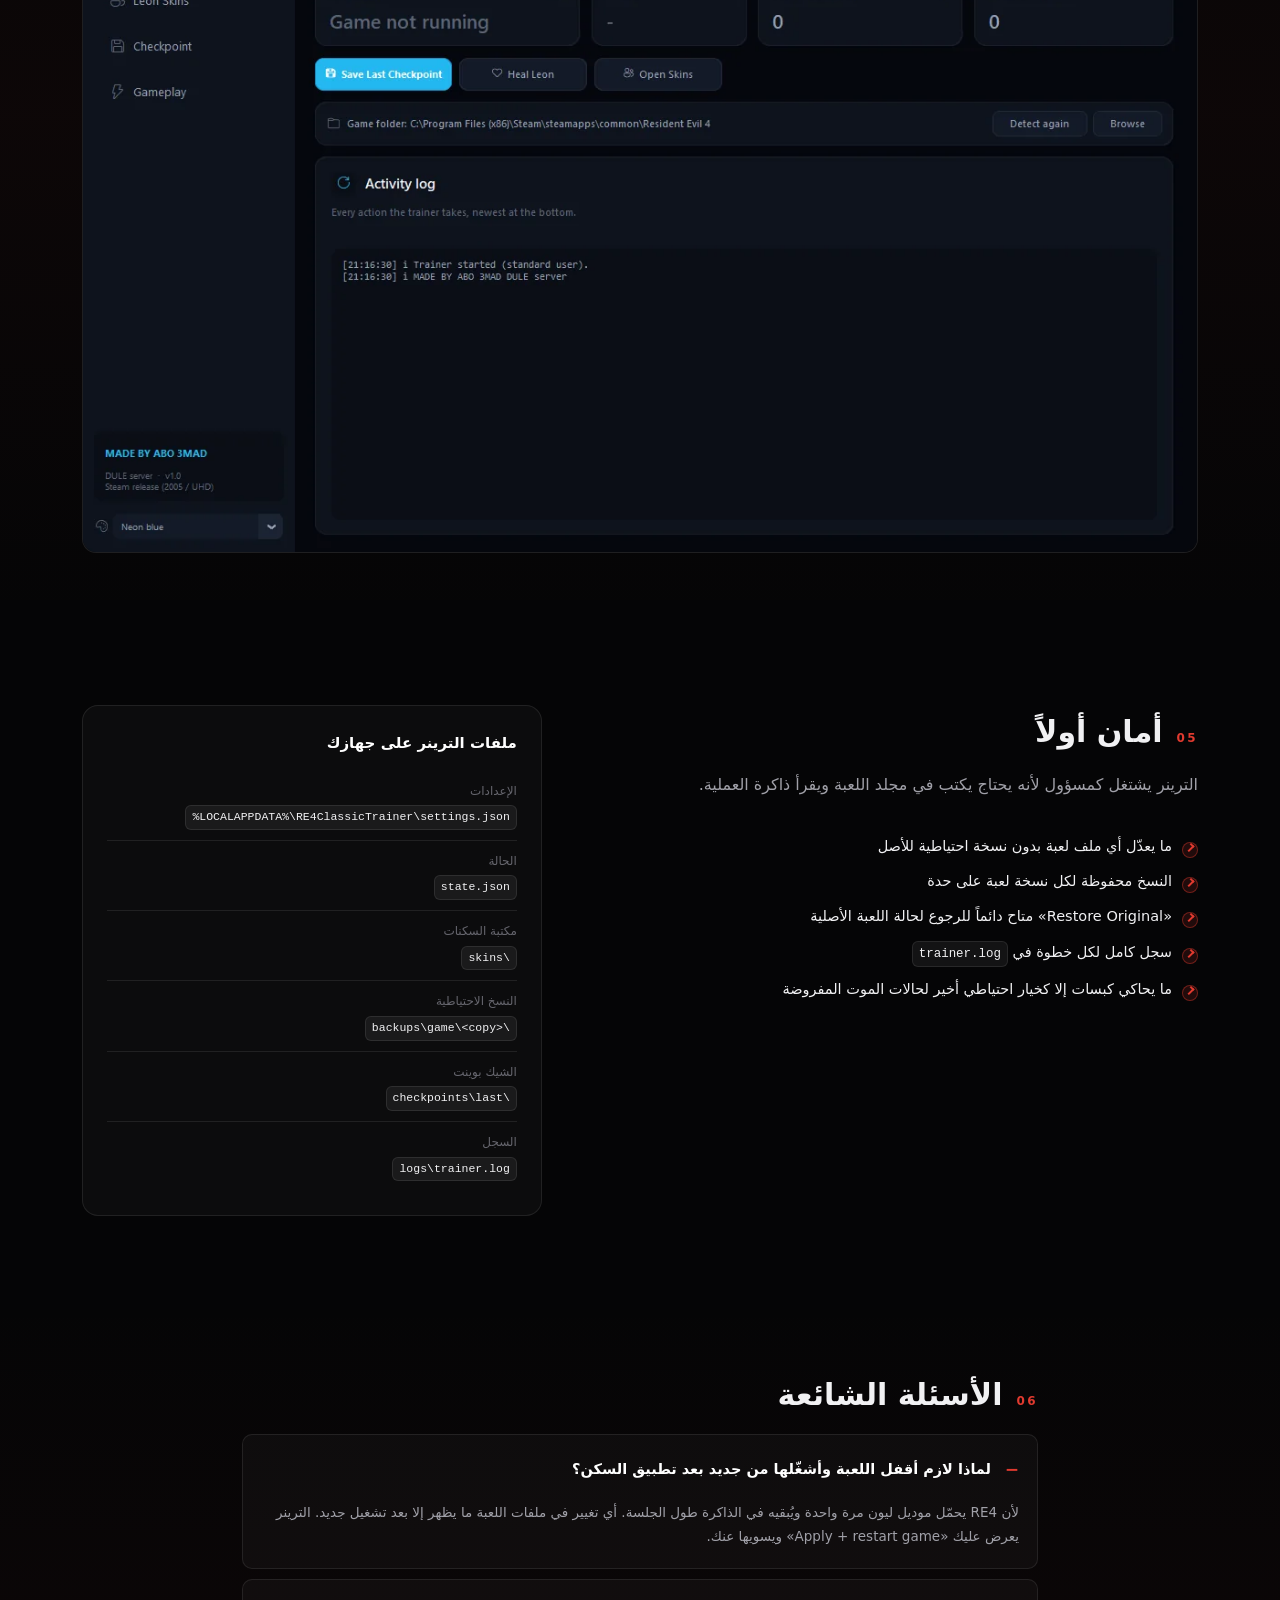
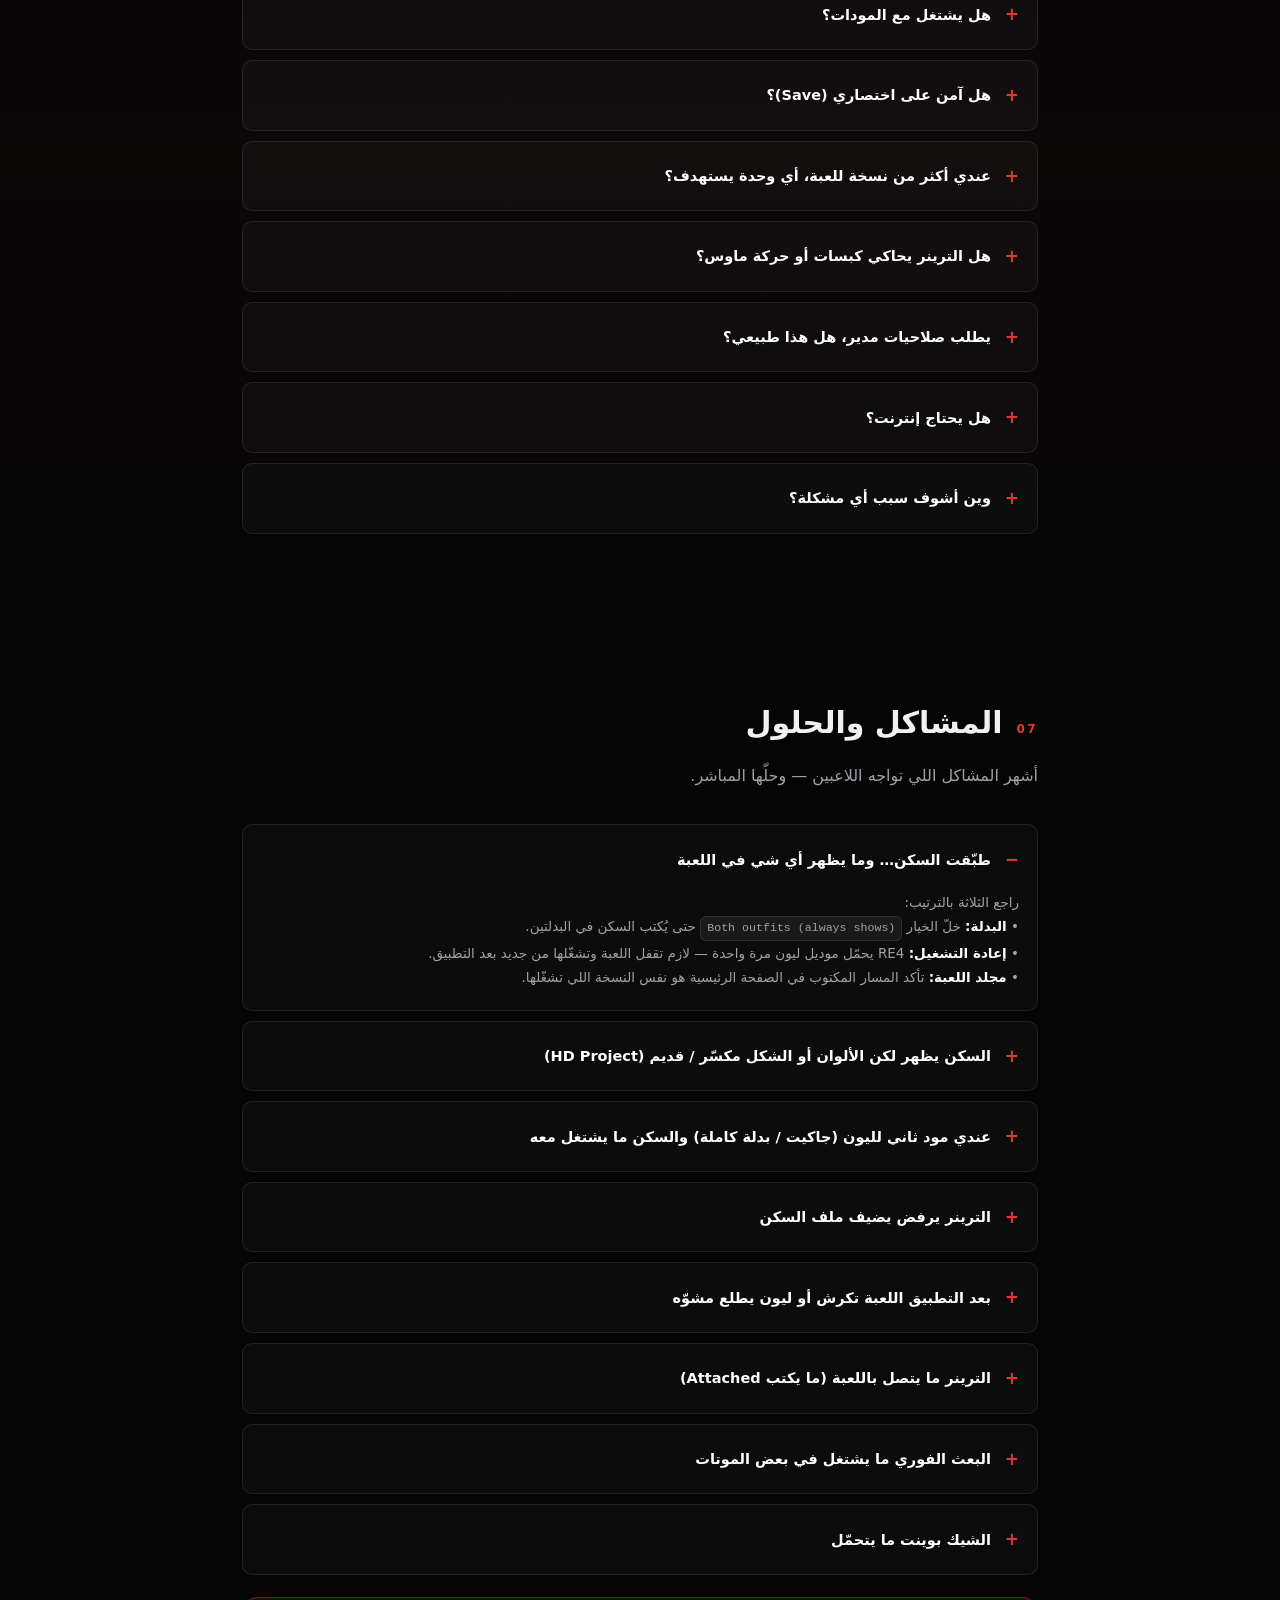
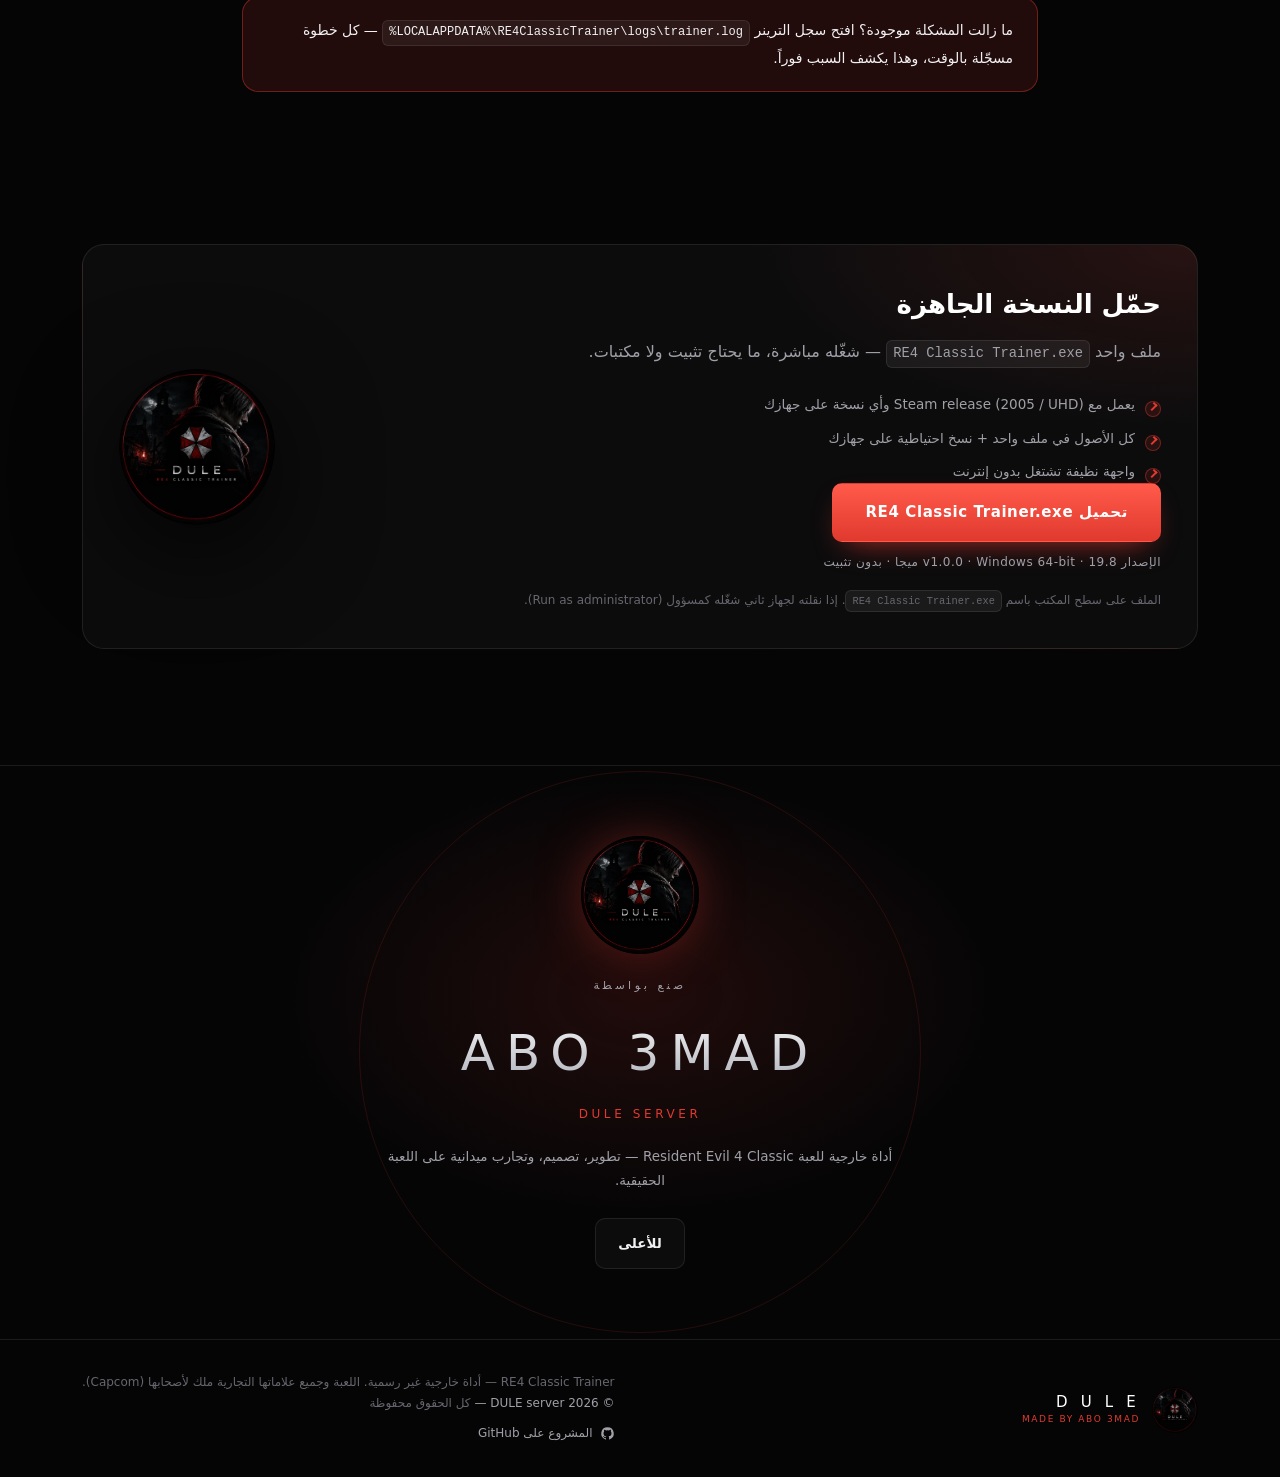
==== commit 02386229: "Website: troubleshooting section (AR/EN), optimised images (2.77MB -> 0.28MB per visit)" ====
--- a/index.html
+++ b/index.html
@@ -7,7 +7,7 @@
 <meta name="description" content="مدرّب Resident Evil 4 Classic: سكنات ليون، بعث فوري، شيك بوينت، ونسخ احتياطية — ملف واحد .exe">
 <meta property="og:title" content="DULE — RE4 Classic Trainer">
 <meta property="og:description" content="Leon skins, instant respawn, checkpoints and safe backups for Resident Evil 4 Classic.">
-<meta property="og:image" content="assets/img/dule-keyart.png">
+<meta property="og:image" content="assets/img/dule-keyart.jpg">
 <meta name="theme-color" content="#050506">
 <link rel="icon" href="assets/img/icon.png">
 <link rel="stylesheet" href="assets/style.css">
@@ -19,7 +19,7 @@
 <header class="nav" id="nav">
   <div class="wrap nav-in">
     <a class="brand" href="#top">
-      <img src="assets/img/dule-badge-512.png" alt="DULE">
+      <picture><source srcset="assets/img/dule-badge-512.webp" type="image/webp"><img src="assets/img/dule-badge-512.png" alt="DULE"></picture>
       <span>
         <b>D U L E</b>
         <i data-i18n="hero.wordsub"><b>RE4</b> CLASSIC TRAINER</i>
@@ -32,6 +32,7 @@
       <a href="#why" data-i18n="nav.why">لماذا السكن ما يظهر؟</a>
       <a href="#gallery" data-i18n="nav.gallery">الصور</a>
       <a href="#faq" data-i18n="nav.faq">الأسئلة</a>
+      <a href="#fixes" data-i18n="nav.fixes">المشاكل والحلول</a>
     </nav>
 
     <div class="nav-side">
@@ -75,7 +76,10 @@
 
       <div class="hero-art reveal">
         <span class="ring"></span>
-        <img src="assets/img/dule-badge.png" alt="DULE — RE4 Classic Trainer">
+        <picture>
+          <source srcset="assets/img/dule-badge.webp" type="image/webp">
+          <img src="assets/img/dule-badge.png" alt="DULE — RE4 Classic Trainer">
+        </picture>
         <div class="wordmark" data-i18n="hero.wordmark">DULE</div>
         <div class="wordmark-sub" data-i18n="hero.wordsub"><b>RE4</b> CLASSIC TRAINER</div>
       </div>
@@ -222,10 +226,10 @@
         <button class="tab" data-tab="checkpoint" data-i18n="gallery.t4">الشيك بوينت</button>
       </div>
       <div class="shots reveal">
-        <img class="shot on" id="shot-overview"   src="assets/img/app-overview.png"   alt="">
-        <img class="shot"    id="shot-skins"      src="assets/img/app-skins.png"      alt="">
-        <img class="shot"    id="shot-gameplay"   src="assets/img/app-gameplay.png"   alt="">
-        <img class="shot"    id="shot-checkpoint" src="assets/img/app-checkpoint.png" alt="">
+        <img class="shot on" id="shot-overview"   src="assets/img/app-overview.webp"   alt="">
+        <img class="shot"    id="shot-skins"      src="assets/img/app-skins.webp"      alt="">
+        <img class="shot"    id="shot-gameplay"   src="assets/img/app-gameplay.webp"   alt="">
+        <img class="shot"    id="shot-checkpoint" src="assets/img/app-checkpoint.webp" alt="">
       </div>
     </div>
   </section>
@@ -299,6 +303,52 @@
         <summary data-i18n="faq.q8"></summary>
         <p data-i18n="faq.a8"></p>
       </details>
+    </div>
+  </section>
+
+  <!-- =========================== FIXES =========================== -->
+  <section class="sec" id="fixes">
+    <div class="wrap narrow">
+      <div class="sec-head reveal">
+        <span class="sec-no">07</span>
+        <h2 class="sec-title" data-i18n="fix.title">المشاكل والحلول</h2>
+      </div>
+      <p class="sec-sub reveal" data-i18n="fix.sub"></p>
+
+      <details class="faq reveal" open>
+        <summary data-i18n="fix.q1"></summary>
+        <p data-i18n="fix.a1"></p>
+      </details>
+      <details class="faq reveal">
+        <summary data-i18n="fix.q2"></summary>
+        <p data-i18n="fix.a2"></p>
+      </details>
+      <details class="faq reveal">
+        <summary data-i18n="fix.q3"></summary>
+        <p data-i18n="fix.a3"></p>
+      </details>
+      <details class="faq reveal">
+        <summary data-i18n="fix.q4"></summary>
+        <p data-i18n="fix.a4"></p>
+      </details>
+      <details class="faq reveal">
+        <summary data-i18n="fix.q5"></summary>
+        <p data-i18n="fix.a5"></p>
+      </details>
+      <details class="faq reveal">
+        <summary data-i18n="fix.q6"></summary>
+        <p data-i18n="fix.a6"></p>
+      </details>
+      <details class="faq reveal">
+        <summary data-i18n="fix.q7"></summary>
+        <p data-i18n="fix.a7"></p>
+      </details>
+      <details class="faq reveal">
+        <summary data-i18n="fix.q8"></summary>
+        <p data-i18n="fix.a8"></p>
+      </details>
+
+      <div class="callout reveal" data-i18n="fix.note"></div>
     </div>
   </section>
 
@@ -319,7 +369,7 @@
           <small data-i18n="dl.small"></small>
         </div>
         <div class="dl-icon">
-          <img src="assets/img/dule-badge.png" alt="DULE">
+          <picture><source srcset="assets/img/dule-badge.webp" type="image/webp"><img src="assets/img/dule-badge.png" alt="DULE"></picture>
         </div>
       </div>
     </div>
@@ -328,7 +378,7 @@
   <!-- ============================ MADE BY ============================ -->
   <section class="made reveal" id="made">
     <div class="wrap made-in">
-      <img class="made-art" src="assets/img/dule-badge.png" alt="">
+      <picture class="made-art"><source srcset="assets/img/dule-badge.webp" type="image/webp"><img src="assets/img/dule-badge.png" alt=""></picture>
       <p class="made-kicker" data-i18n="made.title">صنع بواسطة</p>
       <h2 class="made-name" data-i18n="made.name">ABO 3MAD</h2>
       <p class="made-server" data-i18n="made.server">DULE server</p>
@@ -341,7 +391,7 @@
 <footer class="foot">
   <div class="wrap foot-in">
     <div class="brand">
-      <img src="assets/img/dule-badge-512.png" alt="">
+      <picture><source srcset="assets/img/dule-badge-512.webp" type="image/webp"><img src="assets/img/dule-badge-512.png" alt=""></picture>
       <span>
         <b>D U L E</b>
         <i>MADE BY ABO 3MAD</i>
